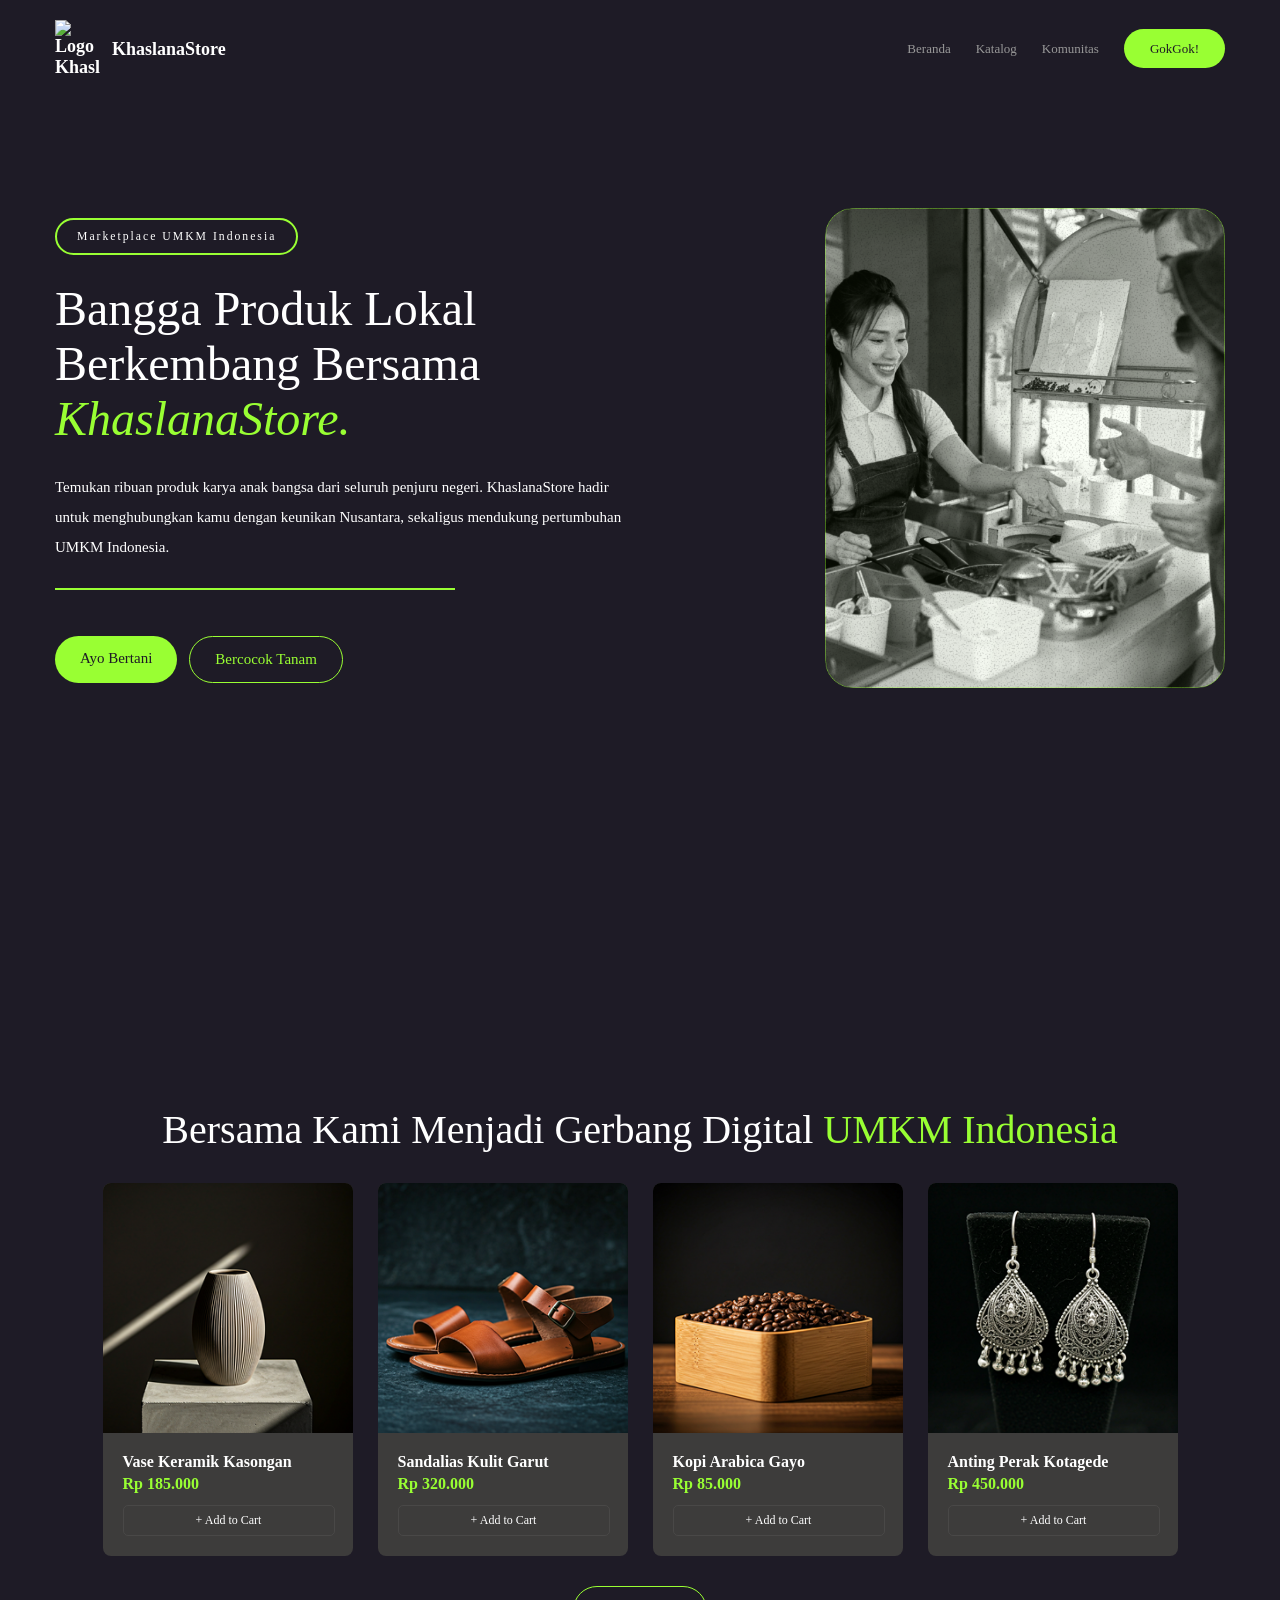
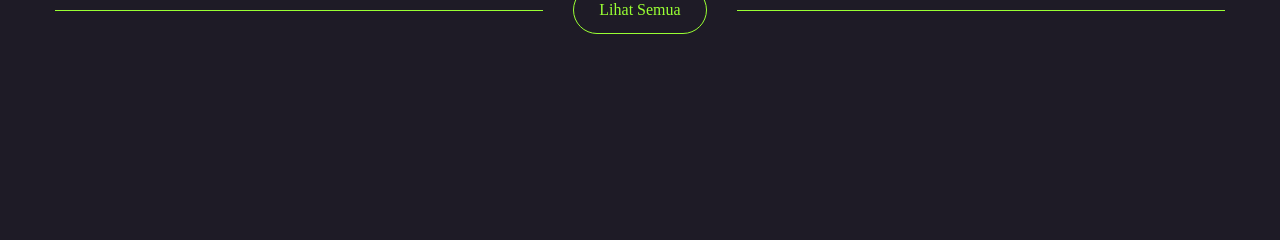
==== src/pages/index.html @ dc5f14e1 "feat: added user navbar and hero section" ====
<!DOCTYPE html>
<html lang="en">
<head>
    <meta charset="UTF-8">
    <meta name="viewport" content="width=device-width, initial-scale=1.0">
    <link rel="shortcut icon" href="./../../assets/khaslana-logo-green.png" type="image/x-icon">
    <link rel="stylesheet" href="/src/styles/index.css">
    <title>Khaslana</title>
</head>
<body>
    <nav class="navbar">
        <div class="navbar-left">
            <img src="/assets/khaslana-logo-green.png" alt="Logo Khaslana" class="navbar-logo">
                
            <div class="logo-name">KhaslanaStore</div>
        </div>

        <div class="navbar-right">
            <ul>
                <li><a href="/src/pages/index.html">Beranda</a></li>
                <li><a href="/src/pages/katalog/index.html">Katalog</a></li>
                <li><a href="/src/pages/komunitas/index.html">Komunitas</a></li>
                <li"><a href="#" class="btn-primary">GokGok!</a></li>
            </ul>
        </div>
    </nav>

    <section class="hero-section">
        <div class="hero-left">
            <div class="hero-tag">
                <h3>Marketplace UMKM Indonesia</h3>
            </div>   

            <h1>Bangga Produk Lokal Berkembang Bersama <i>KhaslanaStore.</i></h1>

            <p>Temukan ribuan produk karya anak bangsa dari seluruh penjuru negeri. KhaslanaStore hadir untuk menghubungkan kamu dengan keunikan Nusantara, sekaligus mendukung pertumbuhan UMKM Indonesia.</p>

            <div class="separator"></div>

            <div class="hero-btn">
                <a href="#" class="btn-primary">Ayo Bertani</a>
                <a href="#" class="btn-secondary">Bercocok Tanam</a>
            </div>
        </div>

        <div class="hero-right">
            <img src="/assets/hero-images.png" alt="Gambar Hero Section" class="hero-img">
        </div>
    </section>

    <section class="umkm-section">
        <h2>Bersama Kami Menjadi Gerbang Digital <span>UMKM Indonesia</span></h2>

        <div class="umkm-cards">
            <div class="umkm-card">
                <img src="/assets/vase-keramik.png" alt="Vase Keramik Kasongan">

                <div class="umkm-data">
                    <h4 class="umkm-name">Vase Keramik Kasongan</h4>

                    <h4 class="umkm-price">Rp 185.000</h4>

                    <div class="umkm-cart">
                        <p>+ Add to Cart</p>
                    </div>
                </div>
            </div>

            <div class="umkm-card">
                <img src="/assets/sendal-garut.png" alt="Vase Keramik Kasongan">

                <div class="umkm-data">
                    <h4 class="umkm-name">Sandalias Kulit Garut</h4>

                    <h4 class="umkm-price">Rp 320.000</h4>

                    <div class="umkm-cart">
                        <p>+ Add to Cart</p>
                    </div>
                </div>
            </div>

            <div class="umkm-card">
                <img src="/assets/kopi-gayo.png" alt="Vase Keramik Kasongan">

                <div class="umkm-data">
                    <h4 class="umkm-name">Kopi Arabica Gayo</h4>

                    <h4 class="umkm-price">Rp 85.000</h4>

                    <div class="umkm-cart">
                        <p>+ Add to Cart</p>
                    </div>
                </div>
            </div>

            <div class="umkm-card">
                <img src="/assets/anting-perak.png" alt="Vase Keramik Kasongan">

                <div class="umkm-data">
                    <h4 class="umkm-name">Anting Perak Kotagede</h4>

                    <h4 class="umkm-price">Rp 450.000</h4>

                    <div class="umkm-cart">
                        <p>+ Add to Cart</p>
                    </div>
                </div>
            </div>
        </div>

        <div class="umkm-outline">
            <div class="umkm-separator"></div>

            <a href="#" class="btn-secondary">Lihat Semua</a>

            <div class="umkm-separator"></div>
        </div>
    </section>
</body>
</html>
---- src/styles/index.css ----
@import url('https://fonts.googleapis.com/css2?family=Google+Sans:ital,opsz,wght@0,17..18,400..700;1,17..18,400..700&display=swap');

* {
    margin: 0;
    padding: 0;
}

body {
    background-color: #1E1B26;
    font-family: 'Google Sans';
}

.navbar {
    display: flex;
    position: fixed;
    justify-content: space-between;
    align-items: center;
    padding: 20px 55px;
    width: 100%;
    box-sizing: border-box;
}

.navbar-logo {
    width: 45px;
}

.navbar-left {
    display: flex;
    flex-direction: row;
    align-items: center;
    color: white;
    font-weight: bold;
    font-size: 18px;
    gap: 12px;
}

.navbar-right ul {
    display: flex;
    flex-direction: row;
    align-items: center;
    list-style: none;
    gap: 25px;
    font-size: 13px;
    font-weight: 500;
}

.navbar-right a {
    color: #989898;
    text-decoration: none;
}

.navbar-right .btn-primary {
    color: #1E1B26;
    background-color: #99FF33;
    padding: 12px 26px;
    border-radius: 100px;
}

.hero-section {
    display: flex;
    height: 100vh;
    justify-content: space-between;
    align-items: center;
    padding: 0 55px;
    gap: 30px;
}

.hero-section h1 {
    font-weight: 500;
    color: white;
    font-size: 48px;
    max-width: 600px;
}

.hero-section h1 i {
    color: #99FF33;
}

.hero-left {
    display: flex;
    flex-direction: column;
    gap: 26px;
    flex: 1;
}

.hero-left p {
    color: white;
    font-size: 15px;
    max-width: 570px;
    line-height: 30px;
}

.hero-left .separator {
    background-color: #99FF33;
    height: 2px;
    width: 400px;
}

.hero-tag h3 {
    font-weight: 300;
}

.hero-tag {
    color: white;
    font-weight: 200;
    font-size: 10px;
    border: 2px solid #99FF33;
    border-radius: 100px;
    padding: 10px 20px;
    width: fit-content;
    letter-spacing: 2px;
    transition: all;
    transition-duration: 200ms;
}

.hero-tag:hover {
    letter-spacing: 3px;
    transition: all;
    transition-duration: 200ms;
}

.hero-right .hero-img {
    width: 100%;
    max-width: 400px;
}

.hero-btn {
    display: flex;
    gap: 12px;
    margin-top: 20px;
}

.hero-btn a {
    padding: 14px 25px;
    font-size: 15px;
    font-weight: 500;
    border-radius: 100px;
    text-decoration: none;
}

.btn-primary {
    color: #1E1B26;
    background-color: #99FF33;
    border-radius: 100px;
    padding: 14px 25px;
    font-weight: 500;
}

.btn-secondary {
    color: #99FF33;
    border: 1px #99FF33 solid;
    text-decoration: none;
    border-radius: 100px;
    padding: 14px 25px;
    font-weight: 500;
}

.umkm-section {
    display: flex;
    flex-direction: column;
    align-items: center;
    justify-content: center;
    height: 100vh;
    padding: 20px 55px;
    gap: 30px;
}

.umkm-section h2 {
    font-weight: 500;
    font-size: 40px;
    text-align: center;
    color: white;
}

.umkm-section h2 span {
    color:#99FF33;
}

.umkm-cards {
    display: grid;
    grid-template-columns: repeat(4, 1fr);
    gap: 25px;
}

.umkm-card {
    display: flex;
    flex-direction: column;
    background-color: #3d3c3b;
    border-radius: 8px;
    width: 100%;
    max-width: 500px;
}

.umkm-card img {
    border-radius: 8px 8px 0 0;
    width: 250px;
}

.umkm-data {
    display: flex;
    flex-direction: column;
    gap: 4px;
    padding: 20px 20px;
}

.umkm-card .umkm-name {
    color: white;
}

.umkm-card .umkm-price {
    color: #99FF33;
}

.umkm-cart {
    color: white;
    display: flex;
    align-items: center;
    justify-items: center;
    text-align: center;
    border: 1.5px #494847 solid;
    padding: 7px 0;
    width: 100%;
    border-radius: 5px;
    margin-top: 8px;
}

.umkm-cart p {
    width: 100%;
    font-size: 12px;
}

.umkm-outline {
    display: flex;
    justify-content: space-between;
    align-items: center;
    width: 100%;
    gap: 30px;
}

.umkm-separator {
    height: 1px;
    width: 100%;
    background-color: #99FF33;
    flex: 1;
}

@media (min-width: 1533px) {
    .navbar {
        padding: 25px 60px;
    }

    .navbar-logo {
        width: 60px;
    }

    .navbar-left {
        font-size: 24px;
    }

    .navbar-right ul {
        font-size: 18px;
    }

    .navbar-right a {
        color: #989898;
        text-decoration: none;
    }

    .navbar-right .btn-primary {
        padding: 16px 26px;
    }

    .hero-section {
        padding: 0 65px;
    }

    .hero-section h1 {
        font-size: 70px;
        max-width: 750px;
    }

    .hero-left p {
        font-size: 20px;
        max-width: 700px;
    }

    .hero-tag {
        font-size: 13px;
        padding: 15px 25px;
    }

    .hero-right .hero-img {
        max-width: 550px;
    }

    .hero-btn {
        display: flex;
        gap: 12px;
        margin-top: 20px;
    }

    .hero-btn a {
        padding: 18px 35px;
        font-size: 19px;
        font-weight: 500;
        border-radius: 100px;
        text-decoration: none;
    }

    .umkm-section {
        display: flex;
        flex-direction: column;
        align-items: center;
        justify-content: center;
        height: 100vh;
        padding: 20px 55px;
        gap: 30px;
    }

    .umkm-section h2 {
        font-weight: 500;
        font-size: 40px;
        text-align: center;
        color: white;
    }

    .umkm-section h2 span {
        color:#99FF33;
    }

    .umkm-cards {
        display: grid;
        grid-template-columns: repeat(4, 1fr);
        gap: 25px;
    }

    .umkm-card {
        display: flex;
        flex-direction: column;
        background-color: #3d3c3b;
        border-radius: 8px;
        width: 100%;
        max-width: 500px;
    }

    .umkm-card img {
        border-radius: 8px 8px 0 0;
        width: 250px;
    }

    .umkm-data {
        display: flex;
        flex-direction: column;
        gap: 4px;
        padding: 20px 20px;
    }

    .umkm-card .umkm-name {
        color: white;
    }

    .umkm-card .umkm-price {
        color: #99FF33;
    }

    .umkm-cart {
        color: white;
        display: flex;
        align-items: center;
        justify-items: center;
        text-align: center;
        border: 1.5px #494847 solid;
        padding: 7px 0;
        width: 100%;
        border-radius: 5px;
        margin-top: 8px;
    }

    .umkm-cart p {
        width: 100%;
        font-size: 12px;
    }

    .umkm-outline {
        display: flex;
        justify-content: space-between;
        align-items: center;
        width: 100%;
        gap: 30px;
    }

    .umkm-separator {
        height: 1px;
        width: 100%;
        background-color: #99FF33;
        flex: 1;
    }
}

@media (max-width: 1080px) {
    .umkm-section {
        height: 130vh;
    }

    .umkm-cards {
        display: grid;
        grid-template-columns: repeat(2, 1fr);
        gap: 25px;
    }
}

@media (max-width: 768px) {
    .hero-section {
        flex-direction: column;
        justify-content: start;
        height: 120vh;
        padding: 100px 55px;
        gap: 50px;
    }

    .hero-left {
        display: flex;
        flex-direction: column;
        gap: 26px;
        flex: 0;
    }

    .umkm-section {
        height: 150vh;
    }

    .hero-right {
        width: 100%;
    }

    .hero-right .hero-img {
        width: 100%;
    }
}

@media (max-width: 500px) {
    .umkm-section {
        height: 250vh;
    }

    .umkm-cards {
        display: grid;
        grid-template-columns: repeat(1, 1fr);
        gap: 25px;
    }
}
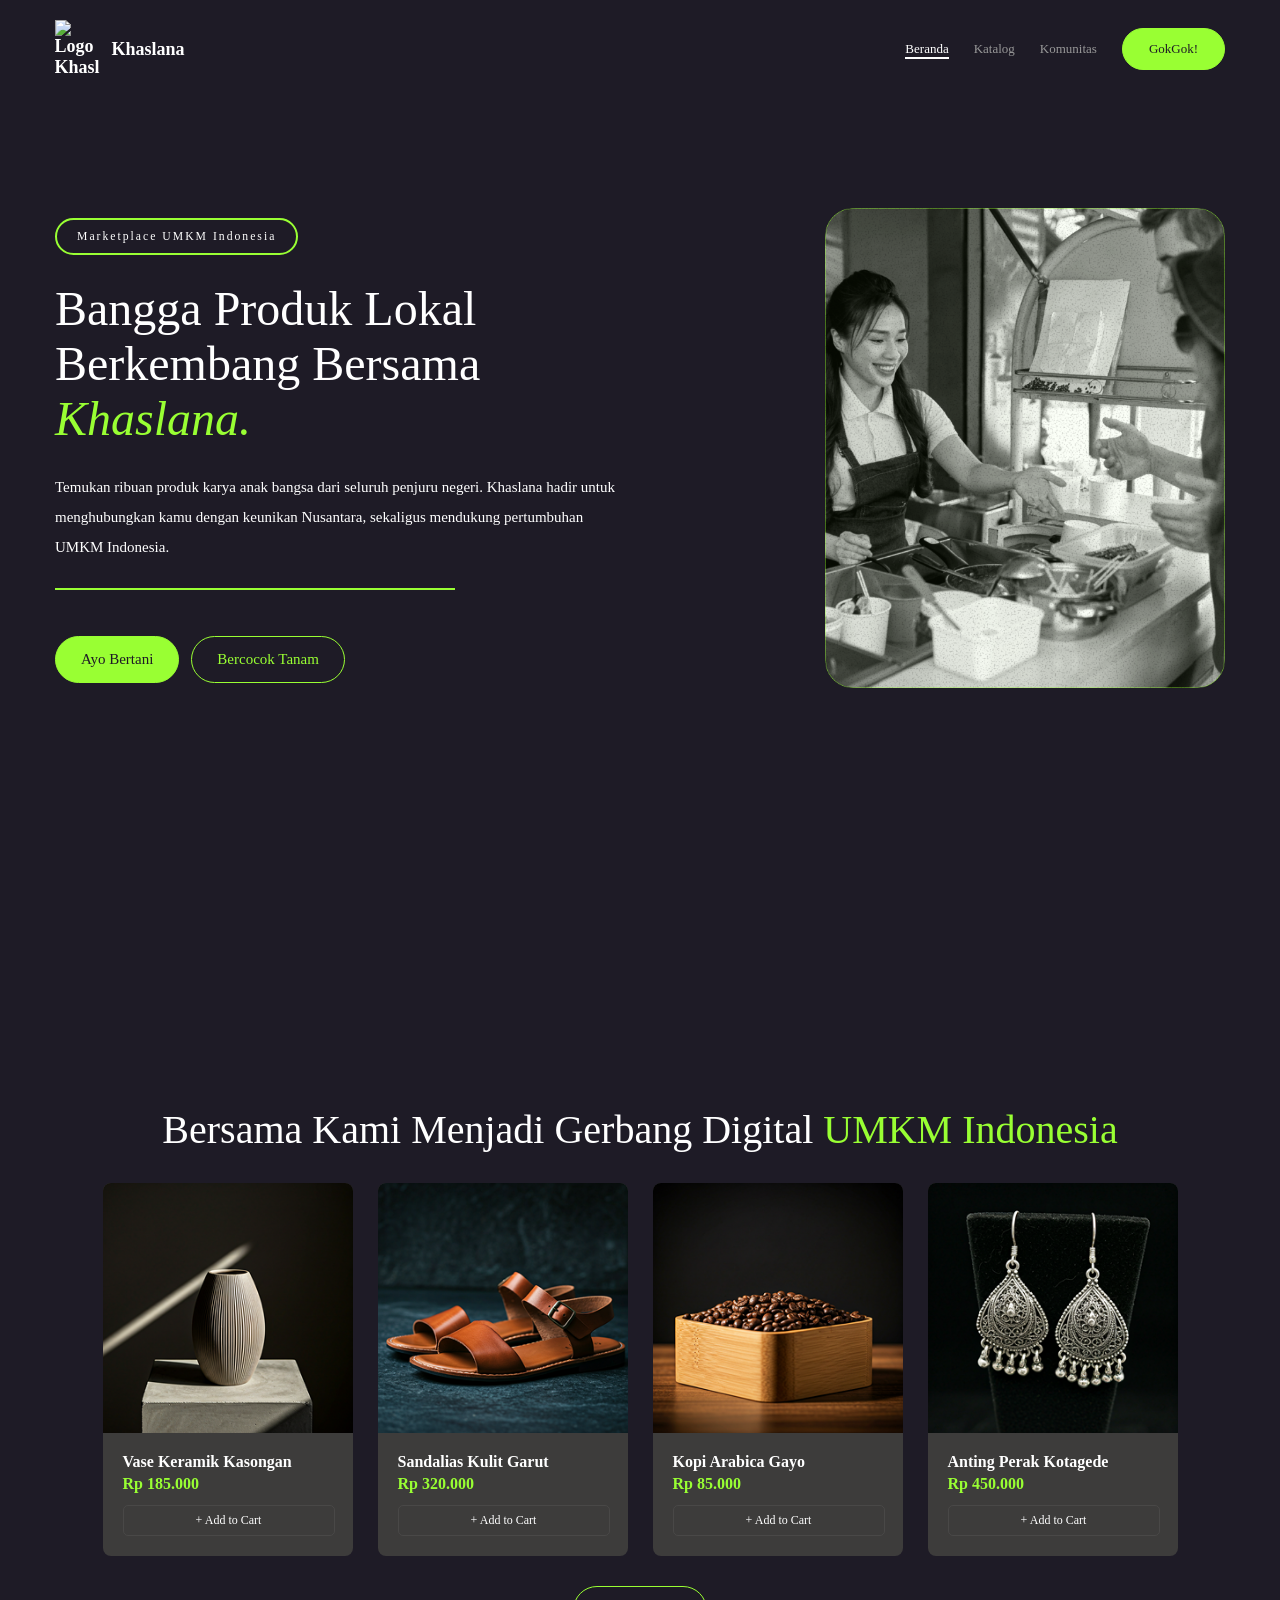
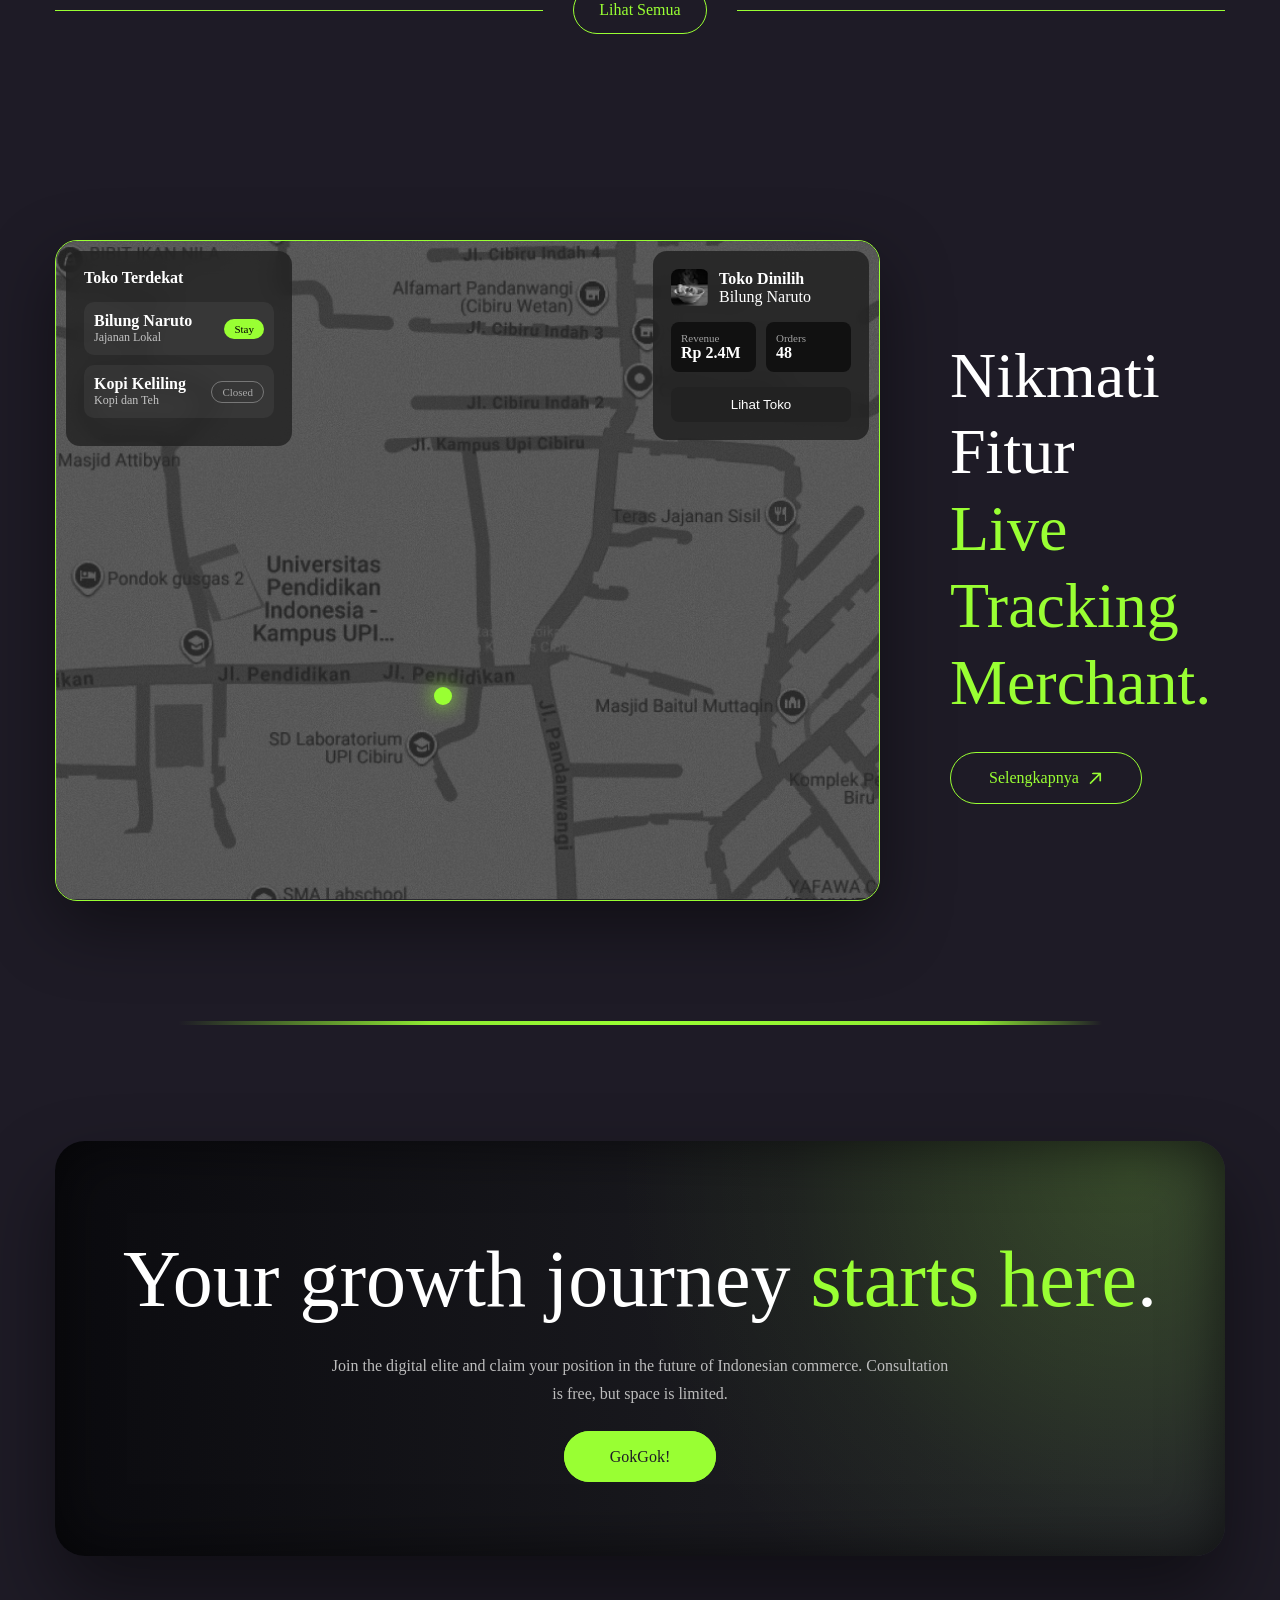
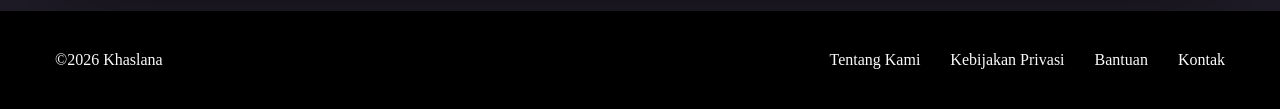
==== commit 56d43a2e: "feat: add tracking section" ====
--- a/src/pages/index.html
+++ b/src/pages/index.html
@@ -4,104 +4,123 @@
     <meta charset="UTF-8">
     <meta name="viewport" content="width=device-width, initial-scale=1.0">
     <link rel="shortcut icon" href="./../../assets/khaslana-logo-green.png" type="image/x-icon">
-    <link rel="stylesheet" href="/src/styles/index.css">
+    <link rel="stylesheet" href="./../styles/index.css">
     <title>Khaslana</title>
 </head>
 <body>
+    <!-- navbar start -->
     <nav class="navbar">
         <div class="navbar-left">
-            <img src="/assets/khaslana-logo-green.png" alt="Logo Khaslana" class="navbar-logo">
-                
-            <div class="logo-name">KhaslanaStore</div>
-        </div>
-
+            <img
+                src="./../../assets/khaslana-logo-green.png"
+                alt="Logo Khaslana"
+                class="navbar-logo"
+            />    
+            <div class="logo-name">Khaslana</div>
+        </div>
+        <div class="navbar-toggle">
+            <img src="./../../assets/hamburger.png" alt="menu">
+        </div>
         <div class="navbar-right">
             <ul>
-                <li><a href="/src/pages/index.html">Beranda</a></li>
-                <li><a href="/src/pages/katalog/index.html">Katalog</a></li>
-                <li><a href="/src/pages/komunitas/index.html">Komunitas</a></li>
-                <li"><a href="#" class="btn-primary">GokGok!</a></li>
+                <li><a href="./index.html" class="navbar-active">Beranda</a></li>
+                <li><a href="./katalog/index.html">Katalog</a></li>
+                <li><a href="./komunitas/index.html">Komunitas</a></li>
+                <a href="#" class="btn-primary">
+                    GokGok!
+                </a>
             </ul>
         </div>
     </nav>
-
+    <!-- navbar end -->
+
+    <!-- hero start -->
     <section class="hero-section">
         <div class="hero-left">
             <div class="hero-tag">
                 <h3>Marketplace UMKM Indonesia</h3>
             </div>   
-
-            <h1>Bangga Produk Lokal Berkembang Bersama <i>KhaslanaStore.</i></h1>
-
-            <p>Temukan ribuan produk karya anak bangsa dari seluruh penjuru negeri. KhaslanaStore hadir untuk menghubungkan kamu dengan keunikan Nusantara, sekaligus mendukung pertumbuhan UMKM Indonesia.</p>
-
+            <h1>
+                Bangga Produk Lokal Berkembang Bersama <i>Khaslana.</i>
+            </h1>
+            <p>
+                Temukan ribuan produk karya anak bangsa dari seluruh penjuru negeri. Khaslana hadir untuk menghubungkan kamu dengan keunikan Nusantara, sekaligus mendukung pertumbuhan UMKM Indonesia.
+            </p>
             <div class="separator"></div>
-
             <div class="hero-btn">
                 <a href="#" class="btn-primary">Ayo Bertani</a>
                 <a href="#" class="btn-secondary">Bercocok Tanam</a>
             </div>
         </div>
-
         <div class="hero-right">
-            <img src="/assets/hero-images.png" alt="Gambar Hero Section" class="hero-img">
-        </div>
-    </section>
-
+            <img
+                src="./../../assets/hero-images.png"
+                alt="Gambar Hero Section"
+                class="hero-img"
+            />
+        </div>
+    </section>
+    <!-- hero end -->
+
+    <!-- umkm start -->
     <section class="umkm-section">
         <h2>Bersama Kami Menjadi Gerbang Digital <span>UMKM Indonesia</span></h2>
 
         <div class="umkm-cards">
             <div class="umkm-card">
-                <img src="/assets/vase-keramik.png" alt="Vase Keramik Kasongan">
-
-                <div class="umkm-data">
-                    <h4 class="umkm-name">Vase Keramik Kasongan</h4>
-
-                    <h4 class="umkm-price">Rp 185.000</h4>
-
-                    <div class="umkm-cart">
-                        <p>+ Add to Cart</p>
-                    </div>
-                </div>
-            </div>
-
-            <div class="umkm-card">
-                <img src="/assets/sendal-garut.png" alt="Vase Keramik Kasongan">
-
-                <div class="umkm-data">
-                    <h4 class="umkm-name">Sandalias Kulit Garut</h4>
-
-                    <h4 class="umkm-price">Rp 320.000</h4>
-
-                    <div class="umkm-cart">
-                        <p>+ Add to Cart</p>
-                    </div>
-                </div>
-            </div>
-
-            <div class="umkm-card">
-                <img src="/assets/kopi-gayo.png" alt="Vase Keramik Kasongan">
-
-                <div class="umkm-data">
-                    <h4 class="umkm-name">Kopi Arabica Gayo</h4>
-
-                    <h4 class="umkm-price">Rp 85.000</h4>
-
-                    <div class="umkm-cart">
-                        <p>+ Add to Cart</p>
-                    </div>
-                </div>
-            </div>
-
-            <div class="umkm-card">
-                <img src="/assets/anting-perak.png" alt="Vase Keramik Kasongan">
-
-                <div class="umkm-data">
-                    <h4 class="umkm-name">Anting Perak Kotagede</h4>
-
-                    <h4 class="umkm-price">Rp 450.000</h4>
-
+                <img src="./../../assets/vase-keramik.png" alt="Vase Keramik Kasongan">
+                <div class="umkm-data">
+                    <h4 class="umkm-name">
+                        Vase Keramik Kasongan
+                    </h4>
+                    <h4 class="umkm-price">
+                        Rp 185.000
+                    </h4>
+                    <div class="umkm-cart">
+                        <p>+ Add to Cart</p>
+                    </div>
+                </div>
+            </div>
+
+            <div class="umkm-card">
+                <img src="./../../assets/sendal-garut.png" alt="Vase Keramik Kasongan">
+                <div class="umkm-data">
+                    <h4 class="umkm-name">
+                        Sandalias Kulit Garut
+                    </h4>
+                    <h4 class="umkm-price">
+                        Rp 320.000
+                    </h4>
+                    <div class="umkm-cart">
+                        <p>+ Add to Cart</p>
+                    </div>
+                </div>
+            </div>
+
+            <div class="umkm-card">
+                <img src="./../../assets/kopi-gayo.png" alt="Vase Keramik Kasongan">
+                <div class="umkm-data">
+                    <h4 class="umkm-name">
+                        Kopi Arabica Gayo
+                    </h4>
+                    <h4 class="umkm-price">
+                        Rp 85.000
+                    </h4>
+                    <div class="umkm-cart">
+                        <p>+ Add to Cart</p>
+                    </div>
+                </div>
+            </div>
+
+            <div class="umkm-card">
+                <img src="./../../assets/anting-perak.png" alt="Vase Keramik Kasongan">
+                <div class="umkm-data">
+                    <h4 class="umkm-name">
+                        Anting Perak Kotagede
+                    </h4>
+                    <h4 class="umkm-price">
+                        Rp 450.000
+                    </h4>
                     <div class="umkm-cart">
                         <p>+ Add to Cart</p>
                     </div>
@@ -111,11 +130,115 @@
 
         <div class="umkm-outline">
             <div class="umkm-separator"></div>
-
-            <a href="#" class="btn-secondary">Lihat Semua</a>
-
+            <a href="#" class="btn-secondary">
+                Lihat Semua
+            </a>
             <div class="umkm-separator"></div>
         </div>
     </section>
+    <!-- umkm end -->
+
+    <!-- tracking start -->
+     <section class="tracking-section">
+        <div class="tracking-container">
+            <div class="tracking-left">
+                <div class="tracking-map">
+                    <img src="./../../assets/map.png" alt="Live Tracking Merchant">
+
+                    <div class="map-panel-left">
+                        <h4>Toko Terdekat</h4>
+                        <div class="store-item">
+                            <div>
+                                <strong>Bilung Naruto</strong>
+                                <p>Jajanan Lokal</p>
+                            </div>
+                            <span class="status open">Stay</span>
+                        </div>
+                        <div class="store-item">
+                            <div>
+                                <strong>Kopi Keliling</strong>
+                                <p>Kopi dan Teh</p>
+                            </div>
+                            <span class="status closed">Closed</span>
+                        </div>
+                    </div>
+                    <div class="map-panel-right">
+                        <div class="merchant-header">
+                            <img src="./../../assets/bilung-naruto.png" alt="bilung naruto">
+                            <div>
+                                <strong>Toko Dinilih</strong>
+                                <p>Bilung Naruto</p>
+                            </div>
+                        </div>
+                        <div class="merchant-stats">
+                            <div>
+                                <span>Revenue</span>
+                                <strong>Rp 2.4M</strong>
+                            </div>
+                            <div>
+                                <span>Orders</span>
+                                <strong>48</strong>
+                            </div>
+                        </div>
+                        <button>Lihat Toko</button>
+                    </div>
+                    <div class="map-marker"></div>
+                </div>
+            </div>
+            <div class="tracking-right">
+                <h2>
+                    Nikmati<br>
+                    Fitur<br>
+                    <span>Live Tracking Merchant.</span>
+                </h2>
+                <a href="#" class="btn-secondary tracking-btn">
+                    Selengkapnya
+                    <img src="./../../assets/arrow-kanan-atas.png" alt="arrow">
+                </a>
+            </div>
+        </div>
+    </section>
+    <!-- tracking end -->
+
+    <!-- cta start -->
+     <section class="cta-section">
+        <div class="cta-card">
+            <h2>
+                Your growth journey <span>starts here</span>.
+            </h2>
+            <p>
+                Join the digital elite and claim your position in the future of
+                Indonesian commerce. Consultation is free, but space is limited.
+            </p>
+            <a href="#" class="btn-primary cta-btn">GokGok!</a>
+        </div>
+    </section>
+    <!-- cta end -->
+
+    <!-- footer start -->
+    <footer class="footer">
+        <div class="footer-left">
+            <p>&copy;2026 Khaslana</p>
+        </div>
+        <div class="footer-right">
+            <ul>
+                <a href="#">
+                    <li>Tentang Kami</li>
+                </a>
+                <a href="#">
+                    <li>Kebijakan Privasi</li>
+                </a>
+                <a href="#">
+                    <li>Bantuan</li>
+                </a>
+                <a href="#">
+                    <li>Kontak</li>
+                </a>
+            </ul>
+        </div>
+    </footer>
+    <!-- footer end -->
+
+    <script src="./../scripts/index.js" defer></script>
 </body>
 </html>
--- a/src/styles/index.css
+++ b/src/styles/index.css
@@ -10,6 +10,7 @@
     font-family: 'Google Sans';
 }
 
+/* navbar start */
 .navbar {
     display: flex;
     position: fixed;
@@ -17,7 +18,32 @@
     align-items: center;
     padding: 20px 55px;
     width: 100%;
+    left: 50%;
+    top: 0;
     box-sizing: border-box;
+    background: transparent;
+    border-radius: 999px;
+    z-index: 999;
+
+    transform: translateX(-50%) translateY(0) scale(1);
+    transition:
+        transform 500ms cubic-bezier(.22,1,.36,1),
+        padding 450ms ease,
+        background 450ms ease,
+        box-shadow 450ms ease,
+        backdrop-filter 450ms ease;
+}
+
+.navbar.navbar-scrolled {
+    padding: 12px 35px;
+
+    transform: translateX(-50%) translateY(15px) scale(0.92);
+    background: rgba(30, 27, 38, 0.75);
+    backdrop-filter: blur(14px);
+    -webkit-backdrop-filter: blur(14px);
+
+    border: 1px solid rgba(255,255,255,0.08);
+    box-shadow: 0 10px 30px rgba(0,0,0,0.25);
 }
 
 .navbar-logo {
@@ -44,9 +70,40 @@
     font-weight: 500;
 }
 
-.navbar-right a {
+.navbar-right li a {
+    position: relative;
     color: #989898;
     text-decoration: none;
+    transition: color 200ms ease;
+}
+
+.navbar-right li a::after {
+    content: "";
+    position: absolute;
+    left: 0;
+    bottom: -3px;
+    width: 100%;
+    height: 2px;
+    background-color: white;
+    transform: scaleX(0);
+    transform-origin: left;
+    transition: transform 250ms cubic-bezier(.4,0,.2,1);
+}
+
+.navbar-right li a:hover {
+    color: white;
+}
+
+.navbar-right li a:hover::after {
+    transform: scaleX(1);
+}
+
+.navbar-right li a.navbar-active {
+    color: white;
+}
+
+.navbar-right li a.navbar-active::after {
+    transform: scaleX(1);
 }
 
 .navbar-right .btn-primary {
@@ -56,6 +113,18 @@
     border-radius: 100px;
 }
 
+.navbar-toggle {
+    display: none;
+    cursor: pointer;
+    z-index: 1001;
+}
+
+.navbar-toggle img {
+    width: 28px;
+}
+/* navbar end */
+
+/* hero start */
 .hero-section {
     display: flex;
     height: 100vh;
@@ -137,13 +206,26 @@
     border-radius: 100px;
     text-decoration: none;
 }
-
+/* hero end */
+
+/* btn style start */
 .btn-primary {
     color: #1E1B26;
     background-color: #99FF33;
+    border: 1px #99FF33 solid;
     border-radius: 100px;
     padding: 14px 25px;
     font-weight: 500;
+    text-decoration: none;
+    transition: all;
+    transition-duration: 300ms;
+}
+
+.btn-primary:hover {
+    color: #99FF33;
+    background-color: transparent;
+    transition: all;
+    transition-duration: 200ms;
 }
 
 .btn-secondary {
@@ -153,8 +235,19 @@
     border-radius: 100px;
     padding: 14px 25px;
     font-weight: 500;
-}
-
+    transition: all;
+    transition-duration: 300ms;
+}
+
+.btn-secondary:hover {
+    color: #1E1B26;
+    background-color: #99FF33;
+    transition: all;
+    transition-duration: 200ms;
+}
+/* btn style end */
+
+/* umkm start */
 .umkm-section {
     display: flex;
     flex-direction: column;
@@ -243,7 +336,314 @@
     background-color: #99FF33;
     flex: 1;
 }
-
+/* umkm end */
+
+/* tracking start */
+.tracking-section {
+    padding: 0px 55px 120px;
+    display: flex;
+    justify-content: center;
+    align-items: center;
+}
+
+.tracking-container {
+    max-width: 1200px;
+    width: 100%;
+    display: flex;
+    align-items: center;
+    gap: 70px;
+}
+
+.tracking-left {
+    flex: 3;
+}
+
+.tracking-map {
+    position: relative;
+    border-radius: 22px;
+    overflow: hidden;
+    border: 1px solid #99FF33;
+    box-shadow: 0 25px 70px rgba(0,0,0,0.45);
+}
+
+.tracking-map img {
+    width: 100%;
+    height: 100%;
+    object-fit: cover;
+    display: block;
+    filter: grayscale(100%) brightness(0.8);
+}
+
+.map-panel-left {
+    position: absolute;
+    top: 10px;
+    left: 10px;
+    width: 190px;
+    padding: 18px;
+    border-radius: 14px;
+    background: rgba(30,30,30,0.75);
+    backdrop-filter: blur(10px);
+    color: white;
+}
+
+.map-panel-left h4 {
+    margin-bottom: 15px;
+    font-size: 16px;
+}
+
+.store-item {
+    display: flex;
+    justify-content: space-between;
+    align-items: center;
+    padding: 10px;
+    border-radius: 10px;
+    margin-bottom: 10px;
+    background: rgba(255,255,255,0.05);
+}
+
+.store-item p {
+    font-size: 12px;
+    opacity: 0.7;
+}
+
+.status {
+    font-size: 11px;
+    padding: 4px 10px;
+    border-radius: 999px;
+}
+
+.status.open {
+    background: #99FF33;
+    color: black;
+}
+
+.status.closed {
+    border: 1px solid #777;
+    color: #aaa;
+}
+
+.map-panel-right {
+    position: absolute;
+    top: 10px;
+    right: 10px;
+    width: 180px;
+    padding: 18px;
+    border-radius: 14px;
+    background: rgba(30,30,30,0.8);
+    backdrop-filter: blur(12px);
+    color: white;
+}
+
+.merchant-header {
+    display: flex;
+    gap: 10px;
+    align-items: center;
+    margin-bottom: 15px;
+}
+
+.merchant-header img {
+    width: 38px;
+    height: 38px;
+    border-radius: 8px;
+}
+
+.merchant-stats {
+    display: flex;
+    gap: 10px;
+    margin-bottom: 15px;
+}
+
+.merchant-stats div {
+    flex: 1;
+    background: #111;
+    padding: 10px;
+    border-radius: 8px;
+}
+
+.merchant-stats span {
+    font-size: 11px;
+    opacity: .6;
+    display: block;
+}
+
+.map-panel-right button {
+    width: 100%;
+    padding: 10px;
+    border-radius: 8px;
+    border: none;
+    background: #222;
+    color: white;
+    cursor: pointer;
+}
+
+.map-marker {
+    position: absolute;
+    bottom: 31%;
+    left: 47%;
+    transform: translate(-50%, 50%);
+    width: 18px;
+    height: 18px;
+    background: #99FF33;
+    border-radius: 50%;
+    box-shadow: 0 0 20px #99FF33;
+}
+
+.tracking-right {
+    flex: 1;
+    display: flex;
+    flex-direction: column;
+    gap: 30px;
+}
+
+.tracking-right h2 {
+    color: white;
+    font-size: 64px;
+    font-weight: 500;
+    line-height: 1.2;
+}
+
+.tracking-right h2 span {
+    color: #99FF33;
+}
+
+.tracking-btn {
+    display: flex;
+    align-items: center;
+    justify-content: center;
+    gap: 8px;
+    width: fit-content;
+    padding: 16px 38px;
+    font-size: 16px;
+}
+
+.tracking-btn img {
+    width: 16px;
+}
+
+.tracking-btn img:hover {
+    content: url("./../../assets/arrow-kanan-atas-hover.png");
+}
+/* tracking end */
+
+/* cta start */
+.cta-section {
+    position: relative;
+    padding: 120px 55px 55px;
+    display: flex;
+    justify-content: center;
+    align-items: center;
+}
+
+.cta-section::before {
+    content: "";
+    position: absolute;
+    top: 0;
+    left: 50%;
+    transform: translateX(-50%);
+    width: 82%;
+    height: 4px;
+    border-radius: 999px;
+
+    background: linear-gradient(
+        90deg,
+        transparent 0%,
+        transparent 6%,
+        rgba(153,255,51,0.9) 30%,
+        #99FF33 50%,
+        rgba(153,255,51,0.9) 82%,
+        transparent 94%,
+        transparent 100%
+    );
+    filter: none;
+    opacity: 1;
+    pointer-events: none;
+}
+
+.cta-card {
+    position: relative;
+    width: 100%;
+    max-width: 1100px;
+    padding: 90px 60px;
+    text-align: center;
+    border-radius: 30px;
+    overflow: hidden;
+
+    background:
+        radial-gradient(
+            circle at 92% 8%,
+            rgba(153,255,51,0.18) 0%,
+            rgba(153,255,51,0.10) 18%,
+            rgba(153,255,51,0.04) 30%,
+            transparent 45%
+        ),
+        linear-gradient(
+            90deg,
+            #0b0b0f 0%,
+            #1a1a1f 60%,
+            #23232b 100%
+        );
+    box-shadow:
+        0 40px 80px rgba(0,0,0,0.45),
+        inset 0 0 60px rgba(0,0,0,0.6);
+}
+
+.cta-card h2 {
+    color: white;
+    font-size: 80px;
+    font-weight: 500;
+    line-height: 1.2;
+    margin-bottom: 25px;
+}
+
+.cta-card h2 span {
+    color: #99FF33;
+}
+
+.cta-card p {
+    color: #bdbdbd;
+    font-size: 16px;
+    max-width: 620px;
+    margin: 0 auto 40px auto;
+    line-height: 28px;
+}
+
+.cta-btn {
+    font-size: 16px;
+    padding: 16px 45px;
+}
+/* cta end */
+
+/* footer start */
+.footer {
+    background-color: #000;
+    color: white;
+    display: flex;
+    justify-content: space-between;
+    align-items: center;
+    padding: 40px 55px;
+}
+
+.footer-right ul {
+    display: flex;
+    list-style: none;
+    gap: 30px;
+}
+
+.footer a {
+    text-decoration: none;
+    color: white;
+    transition: all;
+    transition-duration: 200ms;
+}
+
+footer a:hover {
+    color: #99FF33;
+    transition: all;
+    transition-duration: 200ms;
+}
+/* footer end */
+
+/* responsive needs */
 @media (min-width: 1533px) {
     .navbar {
         padding: 25px 60px;
@@ -398,6 +798,14 @@
 }
 
 @media (max-width: 1080px) {
+    .navbar-left {
+        font-size: 24px;
+    }
+
+    .navbar-right ul {
+        font-size: 18px;
+    }
+
     .umkm-section {
         height: 130vh;
     }
@@ -407,9 +815,95 @@
         grid-template-columns: repeat(2, 1fr);
         gap: 25px;
     }
+
+    .tracking-container {
+        flex-direction: column;
+        gap: 40px;
+    }
+
+    .tracking-left,
+    .tracking-right {
+        flex: unset;
+        width: 100%;
+    }
+
+    .tracking-map {
+        height: 420px;
+    }
+
+    .map-panel-left,
+    .map-panel-right {
+        width: 160px;
+        padding: 14px;
+    }
+}
+
+@media (max-width: 900px) {
+    .navbar-toggle {
+        display: block;
+    }
+
+    .navbar-right {
+        position: absolute;
+        top: 100%;
+        left: 50%;
+        transform: translateX(-50%) translateY(-10px);
+        width: calc(100% - 40px);
+
+        background: rgba(30,27,38,0.95);
+        backdrop-filter: blur(14px);
+        -webkit-backdrop-filter: blur(14px);
+
+        border-radius: 20px;
+        border: 1px solid rgba(255,255,255,0.08);
+
+        opacity: 0;
+        pointer-events: none;
+
+        transition: all 300ms cubic-bezier(.22,1,.36,1);
+    }
+
+    .navbar-left {
+        font-size: 18px;
+    }
+
+    .navbar-right ul {
+        flex-direction: column;
+        padding: 25px;
+        gap: 20px;
+        font-size: 13px;
+    }
+
+    .navbar.menu-open .navbar-right {
+        opacity: 1;
+        pointer-events: auto;
+        transform: translateX(-50%) translateY(15px);
+    }
+
+    .tracking-container {
+        flex-direction: column;
+        text-align: center;
+        gap: 50px;
+    }
+
+    .tracking-right {
+        align-items: center;
+    }
+
+    .tracking-right h2 {
+        font-size: 42px;
+    }
 }
 
 @media (max-width: 768px) {
+    .navbar-left {
+        font-size: 18px;
+    }
+
+    .navbar-right ul {
+        font-size: 13px;
+    }
+
     .hero-section {
         flex-direction: column;
         justify-content: start;
@@ -436,9 +930,30 @@
     .hero-right .hero-img {
         width: 100%;
     }
+
+    .cta-card {
+        padding: 70px 30px;
+    }
+
+    .cta-card h2 {
+        font-size: 38px;
+    }
+
+    .footer {
+        flex-direction: column;
+        gap: 30px;
+    }
 }
 
 @media (max-width: 500px) {
+    .navbar-left {
+        font-size: 18px;
+    }
+
+    .navbar-right ul {
+        font-size: 13px;
+    }
+    
     .umkm-section {
         height: 250vh;
     }
@@ -448,4 +963,17 @@
         grid-template-columns: repeat(1, 1fr);
         gap: 25px;
     }
+
+    .tracking-section {
+        padding: 80px 30px;
+    }
+
+    .tracking-right h2 {
+        font-size: 34px;
+    }
+
+    .footer {
+        flex-direction: column;
+        gap: 30px;
+    }
 }
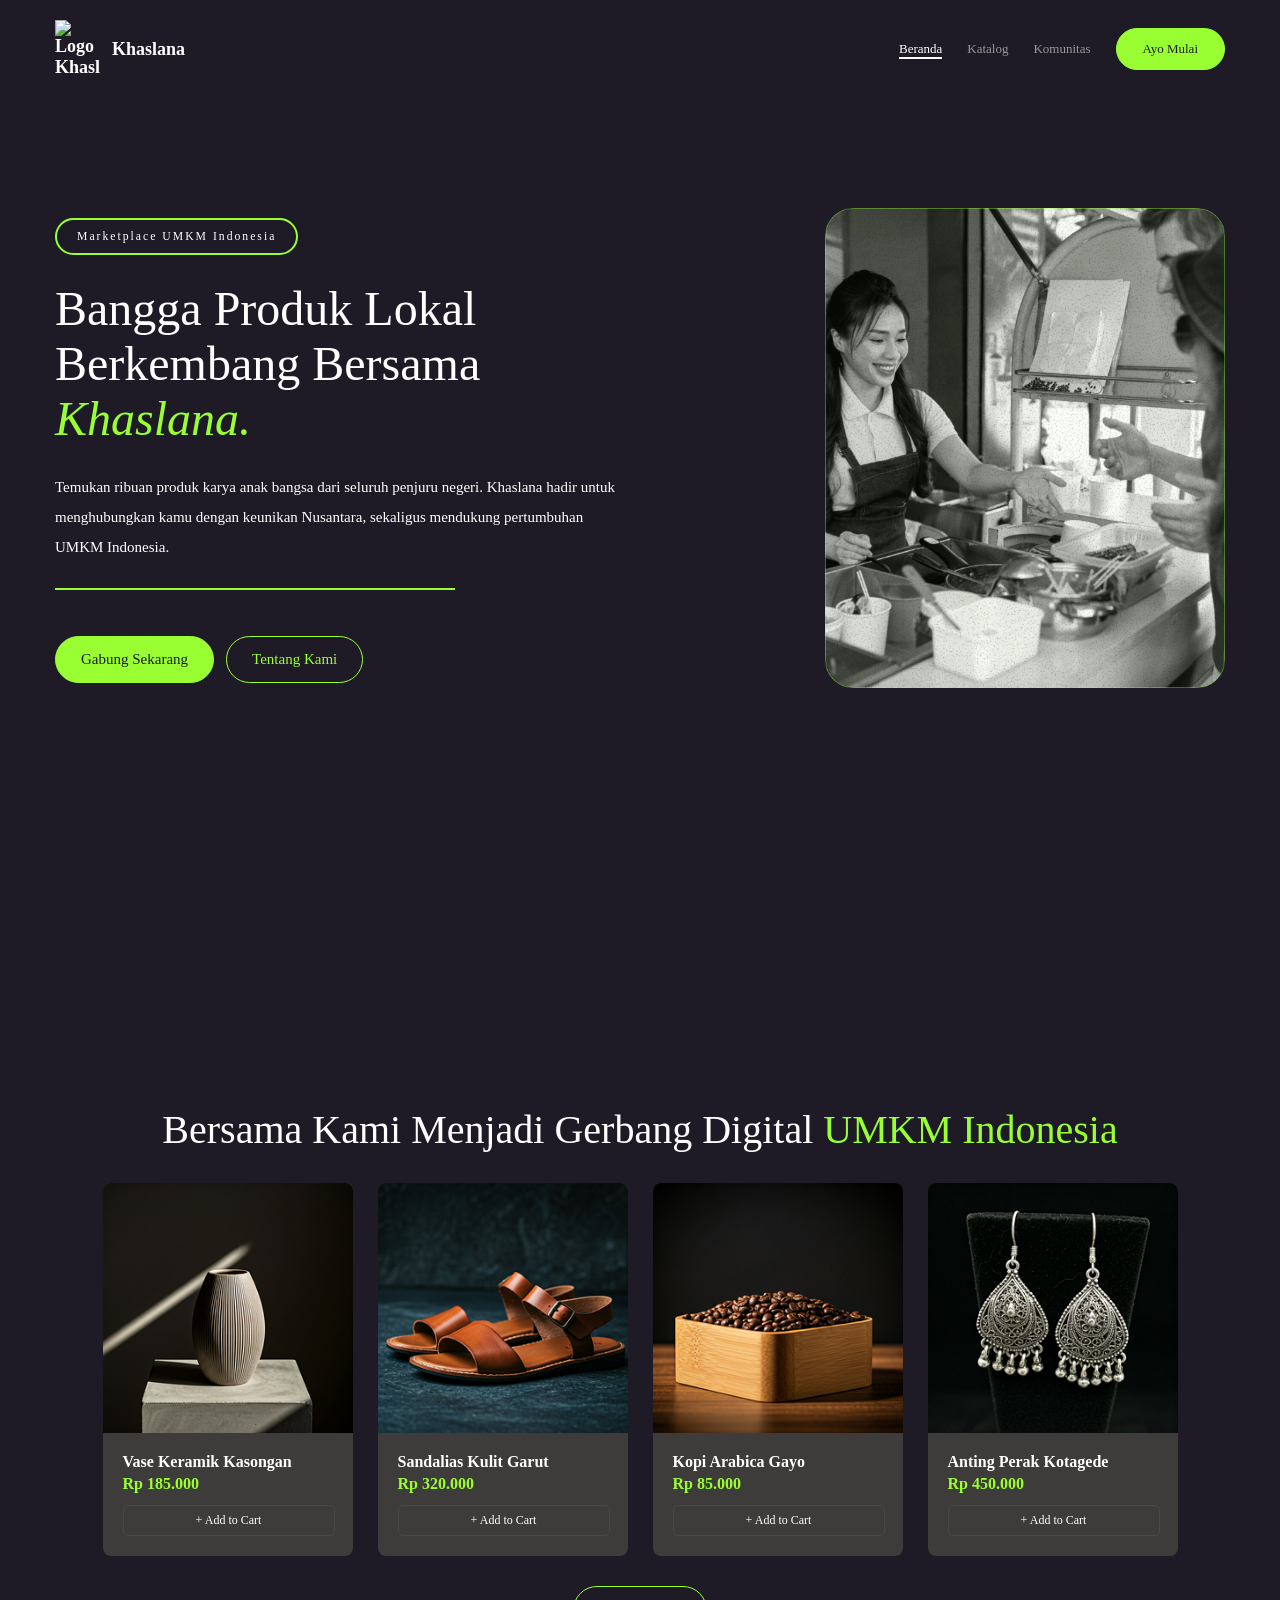
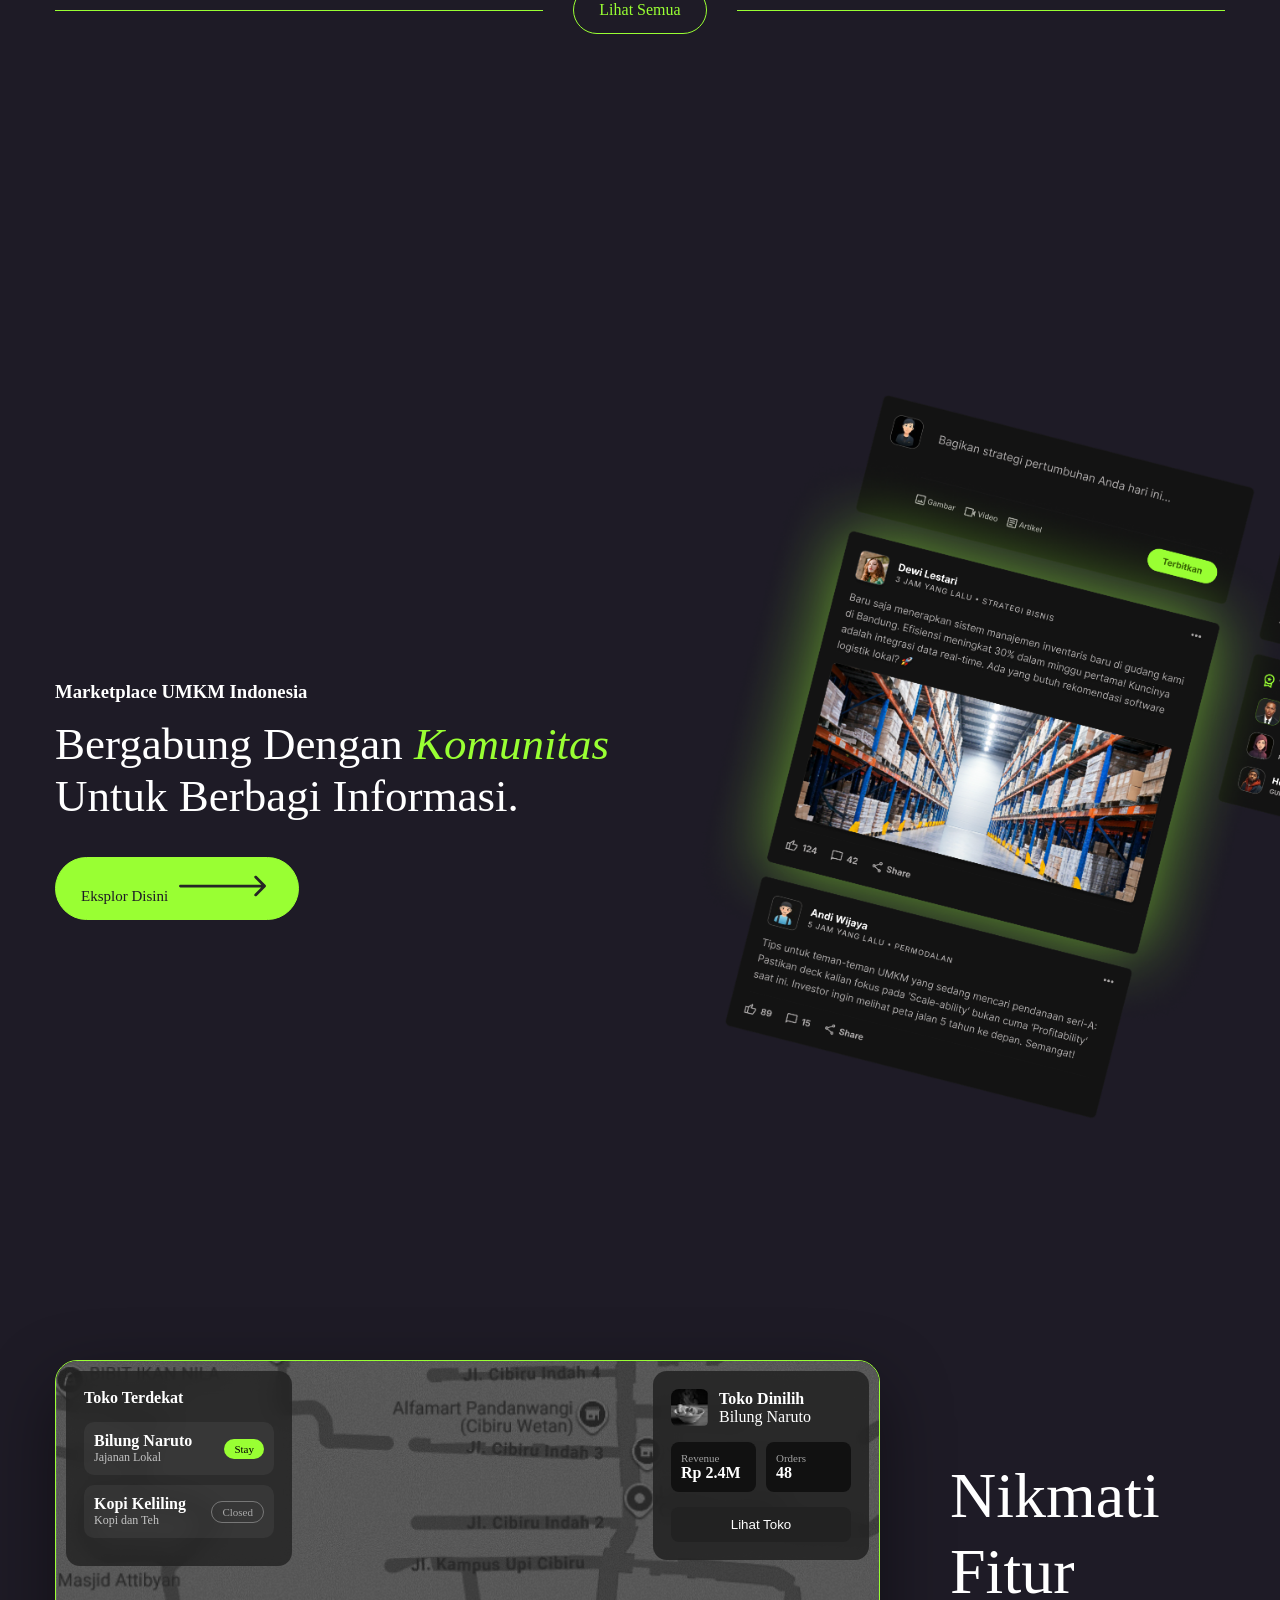
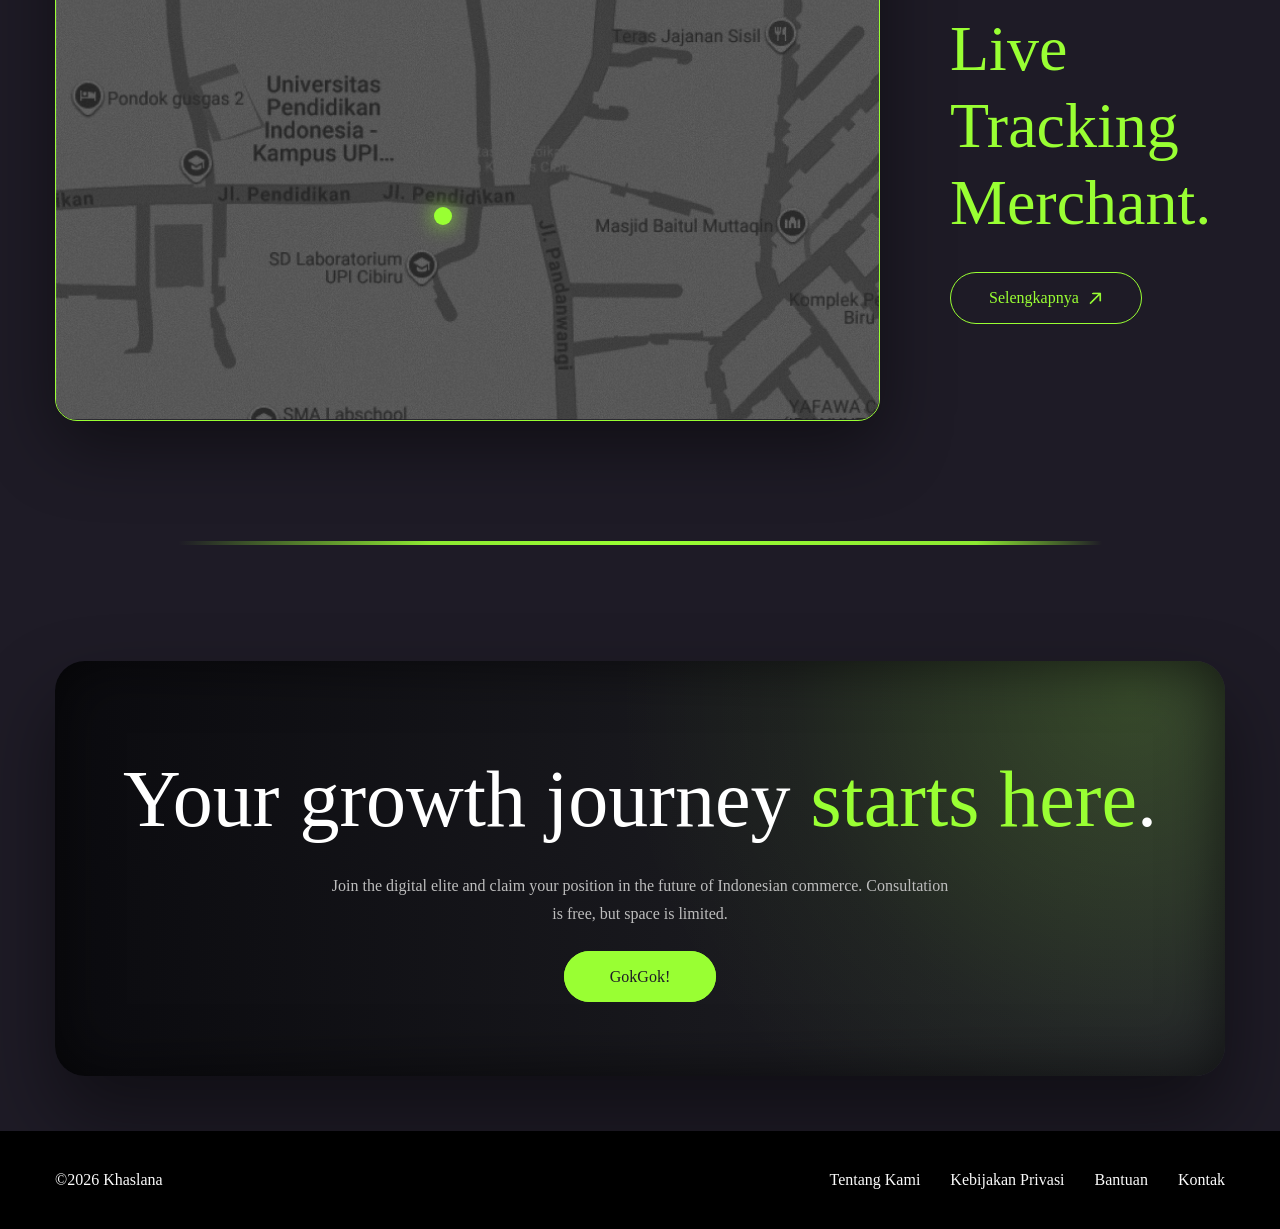
==== commit 6a54e988: "chore: merge" ====
--- a/src/pages/index.html
+++ b/src/pages/index.html
@@ -26,8 +26,8 @@
                 <li><a href="./index.html" class="navbar-active">Beranda</a></li>
                 <li><a href="./katalog/index.html">Katalog</a></li>
                 <li><a href="./komunitas/index.html">Komunitas</a></li>
-                <a href="#" class="btn-primary">
-                    GokGok!
+                <a href="./auth/register.html" class="btn-primary">
+                    Ayo Mulai
                 </a>
             </ul>
         </div>
@@ -48,8 +48,8 @@
             </p>
             <div class="separator"></div>
             <div class="hero-btn">
-                <a href="#" class="btn-primary">Ayo Bertani</a>
-                <a href="#" class="btn-secondary">Bercocok Tanam</a>
+                <a href="#" class="btn-primary">Gabung Sekarang</a>
+                <a href="#" class="btn-secondary">Tentang Kami</a>
             </div>
         </div>
         <div class="hero-right">
@@ -137,6 +137,34 @@
         </div>
     </section>
     <!-- umkm end -->
+
+    <!-- community start -->
+    <section class="community-section">
+        <div class="community-left">
+            <div class="tag">
+                <h3>Marketplace UMKM Indonesia</h3>
+            </div>
+
+            <h2>
+                Bergabung Dengan <i>Komunitas</i> Untuk Berbagi Informasi.
+            </h2>
+
+            <div class="hero-btn">
+                <a href="#" class="btn-primary">    Eksplor Disini
+                    <svg class="panah-svg"
+                    width="101" height="29" viewBox="0 0 101 29" fill="none" xmlns="http://www.w3.org/2000/svg">
+                    <path d="M8.41666 12.6251C7.64192 12.6251 7.01388 13.2531 7.01388 14.0278C7.01388 14.8026 7.64192 15.4306 8.41666 15.4306V14.0278V12.6251ZM93.5752 15.0197C94.1231 14.4719 94.1231 13.5837 93.5752 13.0359L84.648 4.1087C84.1002 3.56088 83.212 3.56088 82.6642 4.1087C82.1164 4.65651 82.1164 5.5447 82.6642 6.09252L90.5995 14.0278L82.6642 21.9631C82.1164 22.511 82.1164 23.3991 82.6642 23.947C83.212 24.4948 84.1002 24.4948 84.648 23.947L93.5752 15.0197ZM8.41666 14.0278V15.4306H92.5833V14.0278V12.6251H8.41666V14.0278Z" fill="#262626"/>
+                    </svg>
+                </a>
+            </div>
+        </div>
+
+        <div class="community-right">
+            <div class="community-img">
+                <img src="./../../assets/community-img.png" alt="Community Image">
+            </div>
+        </div>
+    </section>
 
     <!-- tracking start -->
      <section class="tracking-section">
--- a/src/styles/index.css
+++ b/src/styles/index.css
@@ -337,6 +337,60 @@
     flex: 1;
 }
 /* umkm end */
+
+/* community start */
+.community-section {
+    display: flex;
+    align-items: center;
+    justify-content: space-between;
+    width: 100%;
+    height: 120vh;
+    padding: 20px 55px;
+    gap: 30px;
+    overflow: hidden;
+}
+
+.community-left {
+    display: flex;
+    flex: 1;
+    position: relative;
+    flex-direction: column;
+    color: white;
+    gap: 15px;
+}
+
+.community-left h2 {
+    font-size: 45px;
+    font-weight: 500;
+}
+
+.community-left i {
+    color: #99FF33;
+}
+
+.community-right {
+    display: flex;
+    flex: 1;
+    position: relative;
+    z-index: 10;
+}
+
+.community-img {
+    position: relative;
+    width: 100%;
+    height: 100%;
+}
+
+.community-img img {
+    position: absolute;
+    width: 1000px;
+    top: 50%;
+    left: -200px;
+    z-index: 1;
+    transform: translateY(-50%);
+}
+
+/* community end */
 
 /* tracking start */
 .tracking-section {
@@ -795,6 +849,24 @@
         background-color: #99FF33;
         flex: 1;
     }
+
+    community-section {
+        padding: 20px 70px;
+    }
+
+    .community-left h2 {
+        font-size: 80px;
+        font-weight: 500;
+    }
+
+    .community-img img {
+        position: absolute;
+        width: 1370px;
+        top: 50%;
+        left: -200px;
+        z-index: 1;
+        transform: translateY(-50%);
+    }
 }
 
 @media (max-width: 1080px) {
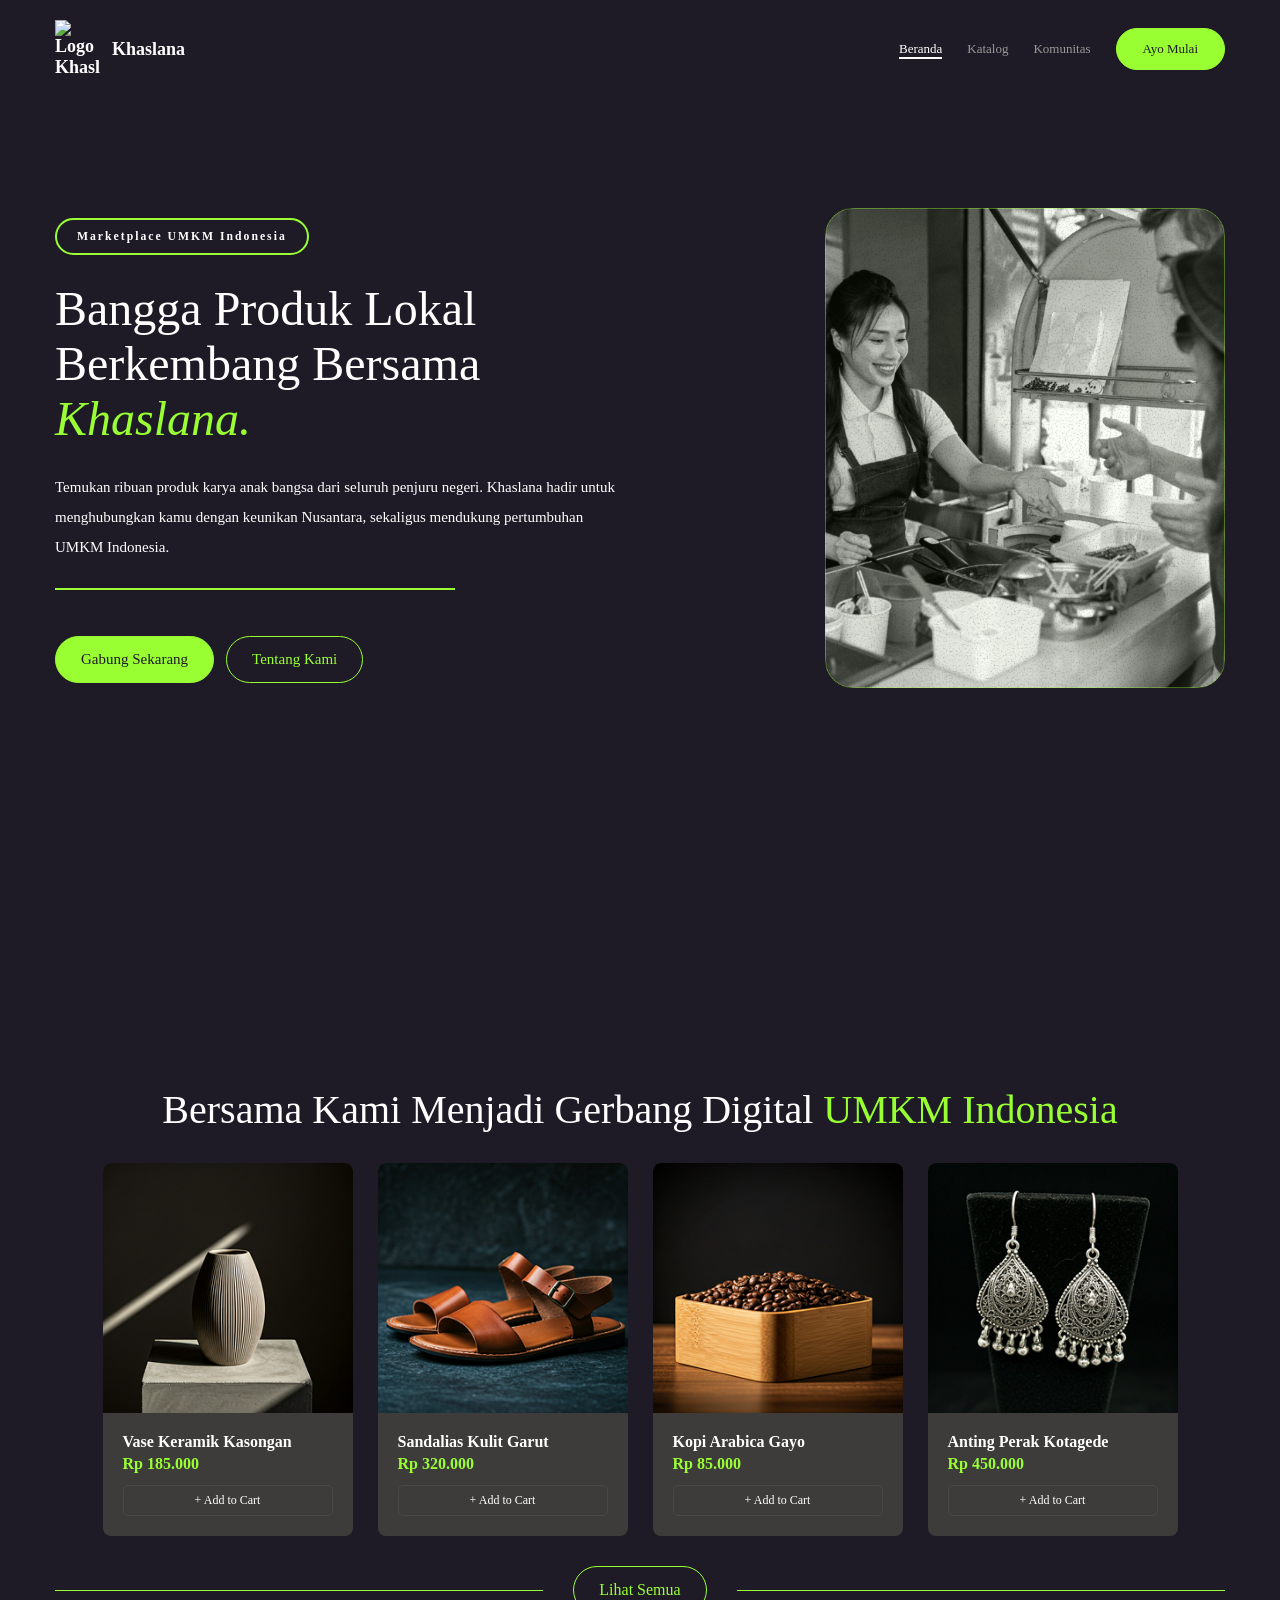
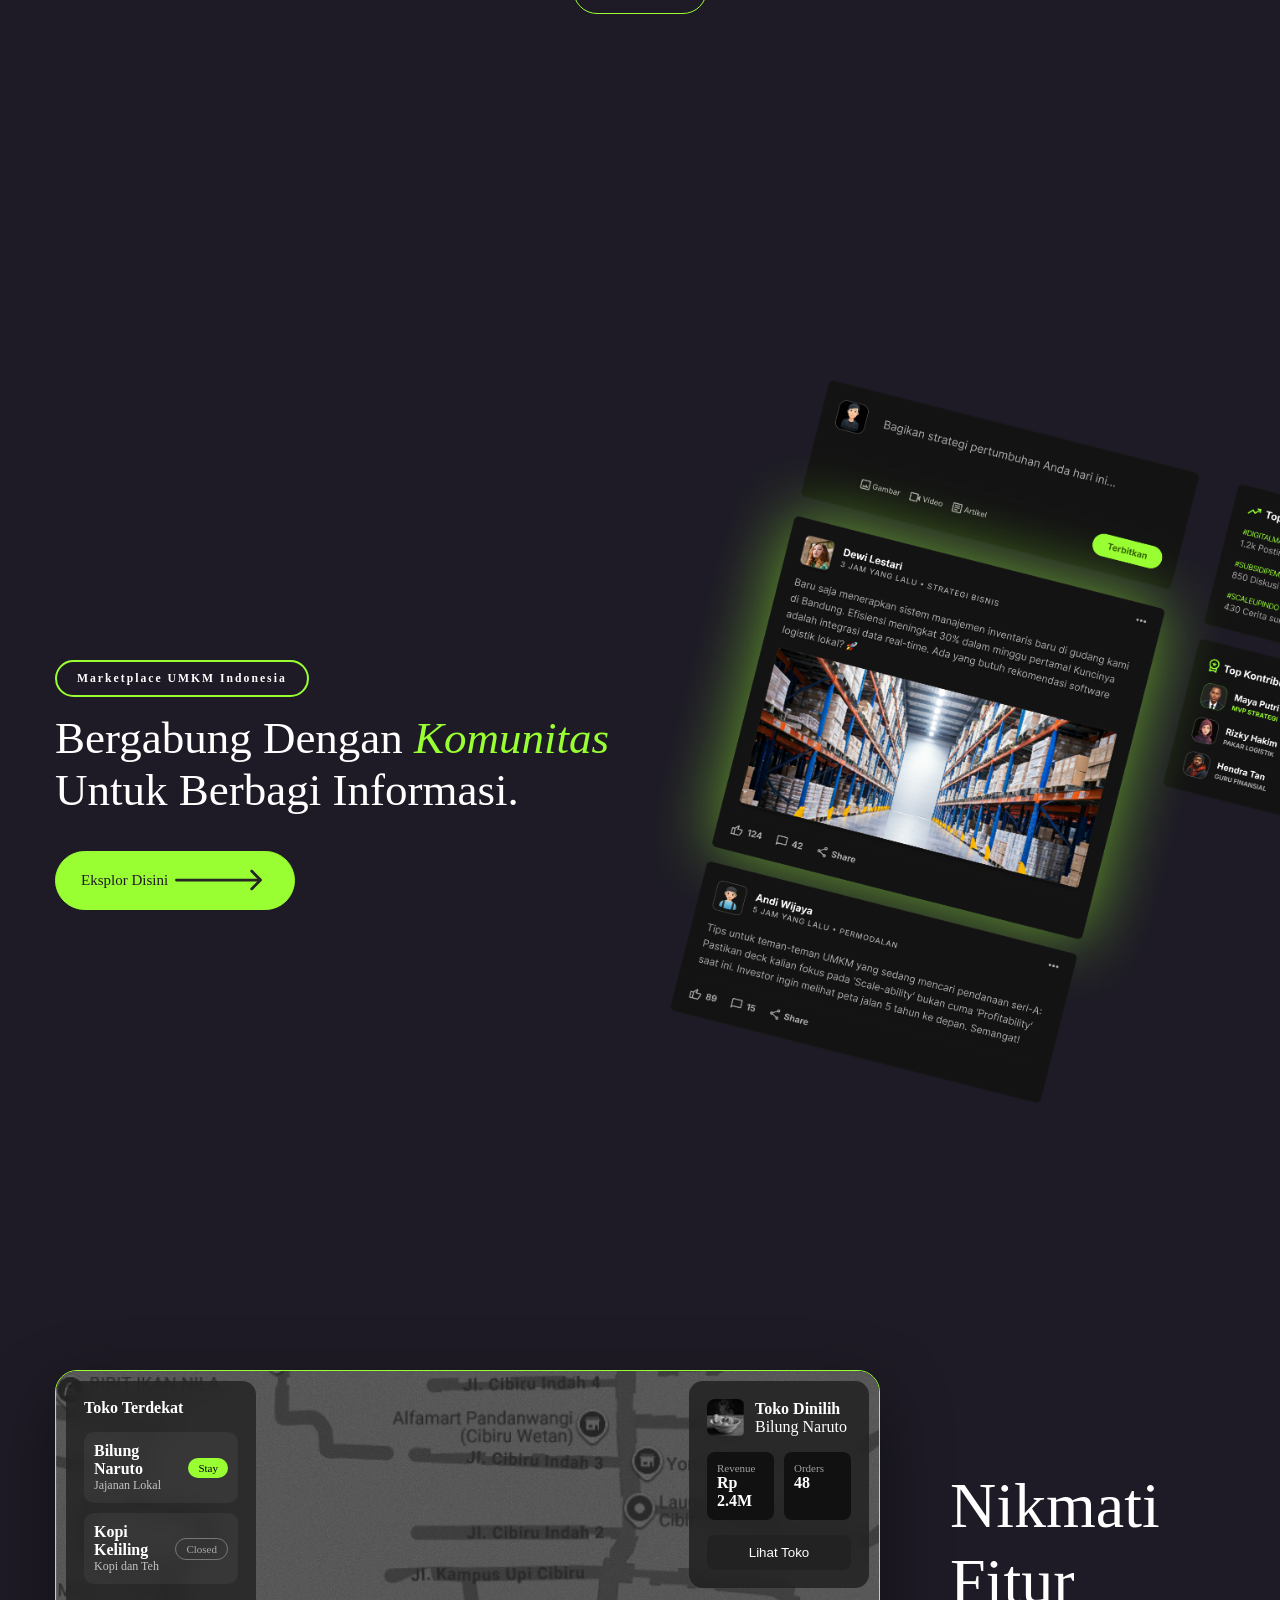
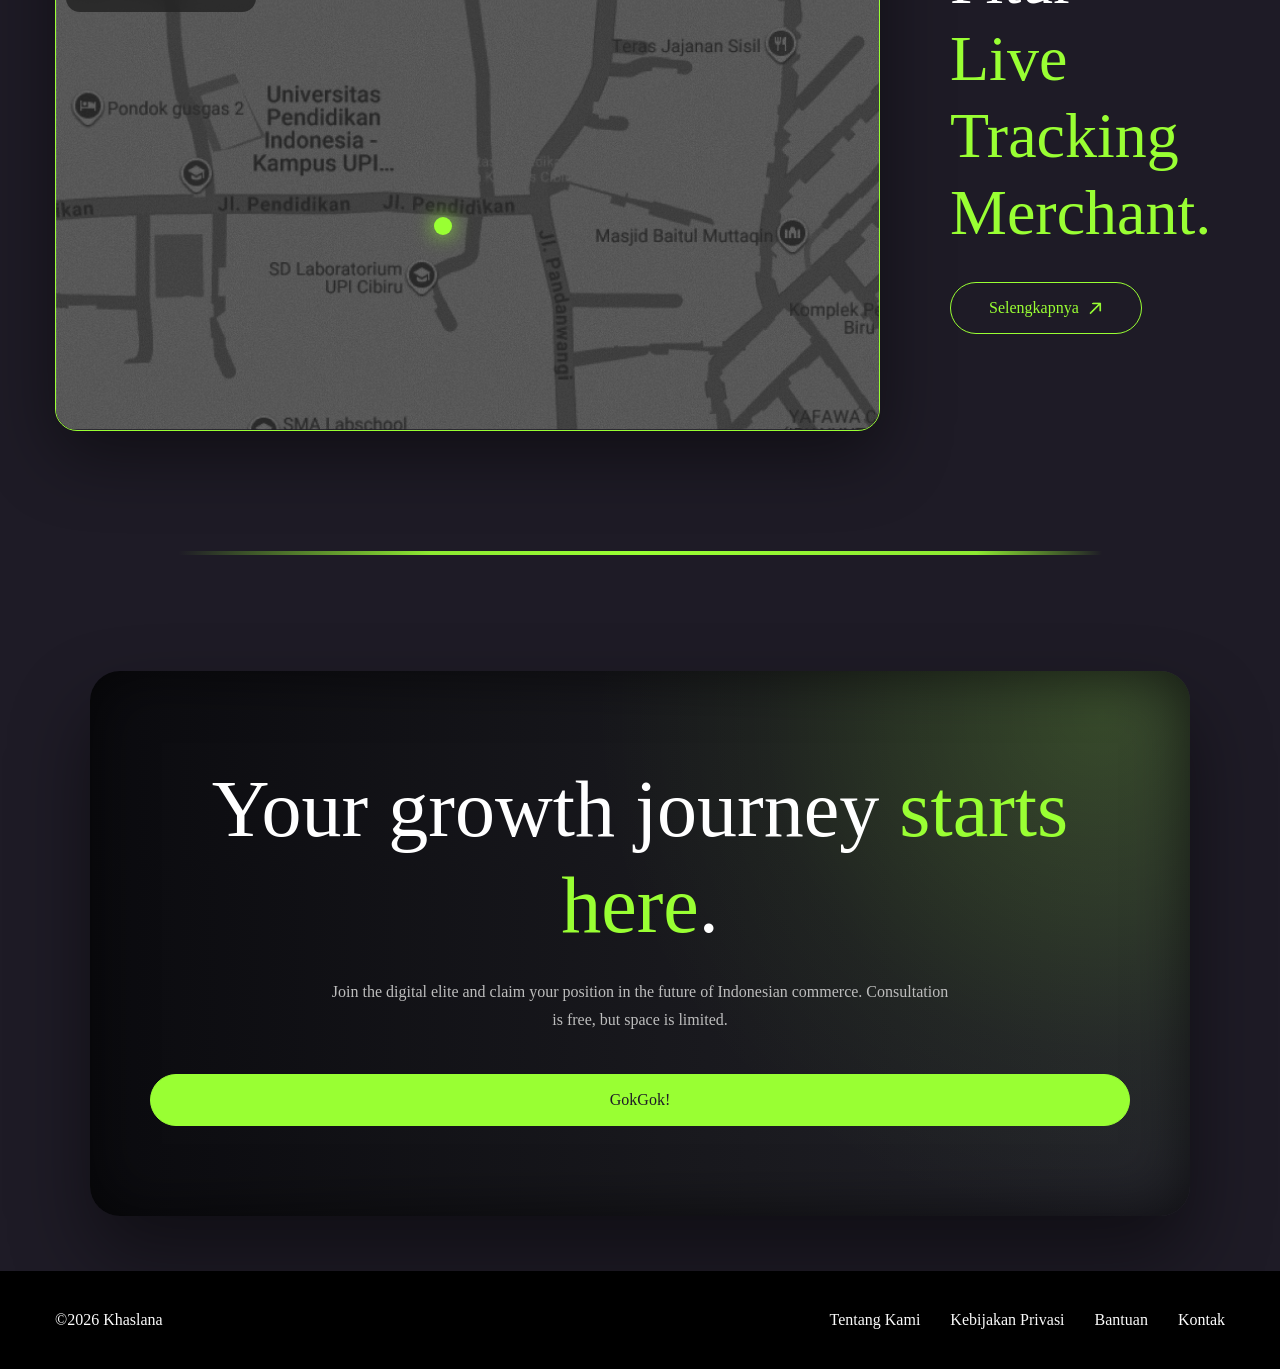
==== commit b69105d9: "style: fixed responsive design" ====
--- a/src/pages/index.html
+++ b/src/pages/index.html
@@ -37,7 +37,7 @@
     <!-- hero start -->
     <section class="hero-section">
         <div class="hero-left">
-            <div class="hero-tag">
+            <div class="tag">
                 <h3>Marketplace UMKM Indonesia</h3>
             </div>   
             <h1>
--- a/src/styles/index.css
+++ b/src/styles/index.css
@@ -3,11 +3,14 @@
 * {
     margin: 0;
     padding: 0;
-}
-
-body {
+    box-sizing: border-box;
+}
+
+html, body {
     background-color: #1E1B26;
     font-family: 'Google Sans';
+    overflow-x: hidden;
+    max-width: 100vw;
 }
 
 /* navbar start */
@@ -127,7 +130,8 @@
 /* hero start */
 .hero-section {
     display: flex;
-    height: 100vh;
+    min-height: 100vh;
+    height: auto;
     justify-content: space-between;
     align-items: center;
     padding: 0 55px;
@@ -138,6 +142,7 @@
     font-weight: 500;
     color: white;
     font-size: 48px;
+    width: 100%;
     max-width: 600px;
 }
 
@@ -156,20 +161,21 @@
     color: white;
     font-size: 15px;
     max-width: 570px;
+    width: 100%;
     line-height: 30px;
 }
 
 .hero-left .separator {
     background-color: #99FF33;
     height: 2px;
-    width: 400px;
+    width: min(400px, 100%);
 }
 
 .hero-tag h3 {
     font-weight: 300;
 }
 
-.hero-tag {
+.tag {
     color: white;
     font-weight: 200;
     font-size: 10px;
@@ -210,6 +216,9 @@
 
 /* btn style start */
 .btn-primary {
+    display: flex;
+    align-items: center;
+    justify-content: center;
     color: #1E1B26;
     background-color: #99FF33;
     border: 1px #99FF33 solid;
@@ -253,7 +262,8 @@
     flex-direction: column;
     align-items: center;
     justify-content: center;
-    height: 100vh;
+    min-height: 100vh;
+    height: auto;
     padding: 20px 55px;
     gap: 30px;
 }
@@ -344,7 +354,8 @@
     align-items: center;
     justify-content: space-between;
     width: 100%;
-    height: 120vh;
+    min-height: 130vh;
+    height: auto;
     padding: 20px 55px;
     gap: 30px;
     overflow: hidden;
@@ -738,7 +749,7 @@
         max-width: 700px;
     }
 
-    .hero-tag {
+    .tag {
         font-size: 13px;
         padding: 15px 25px;
     }
@@ -850,7 +861,7 @@
         flex: 1;
     }
 
-    community-section {
+    .community-section {
         padding: 20px 70px;
     }
 
@@ -979,7 +990,8 @@
     .hero-section {
         flex-direction: column;
         justify-content: start;
-        height: 120vh;
+        min-height: 100vh;
+        height: auto;
         padding: 100px 55px;
         gap: 50px;
     }
@@ -1018,6 +1030,10 @@
 }
 
 @media (max-width: 500px) {
+    .navbar {
+        padding: 20px 30px;
+    }
+
     .navbar-left {
         font-size: 18px;
     }
@@ -1025,9 +1041,20 @@
     .navbar-right ul {
         font-size: 13px;
     }
+
+    .hero-section {
+        padding: 100px 20px;
+    }
+
+    .hero-left {
+        flex-wrap: wrap;
+        flex: 0;
+    }
     
     .umkm-section {
-        height: 250vh;
+        min-height: 100vh;
+        height: auto;
+        padding: 20px 30px;
     }
 
     .umkm-cards {
@@ -1036,6 +1063,10 @@
         gap: 25px;
     }
 
+    .community-section {
+        padding: 20px 30px;;
+    }
+
     .tracking-section {
         padding: 80px 30px;
     }
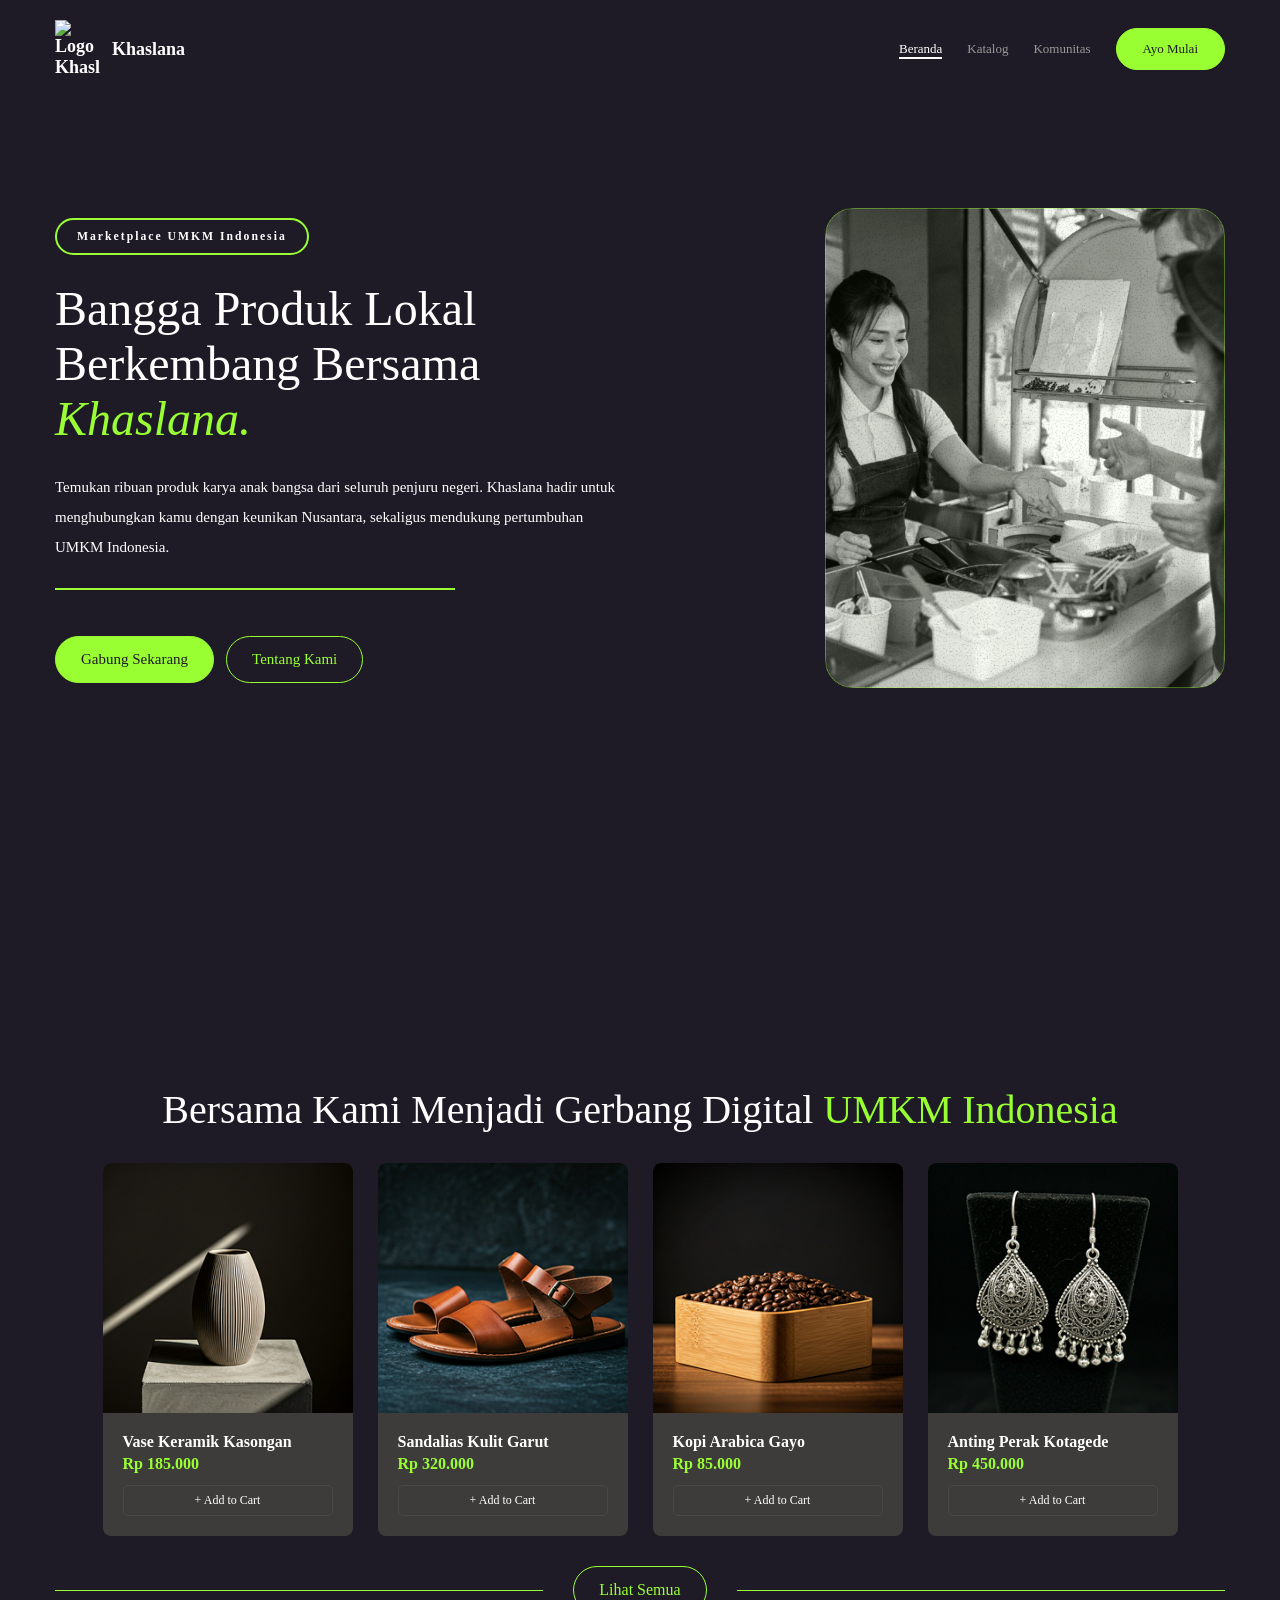
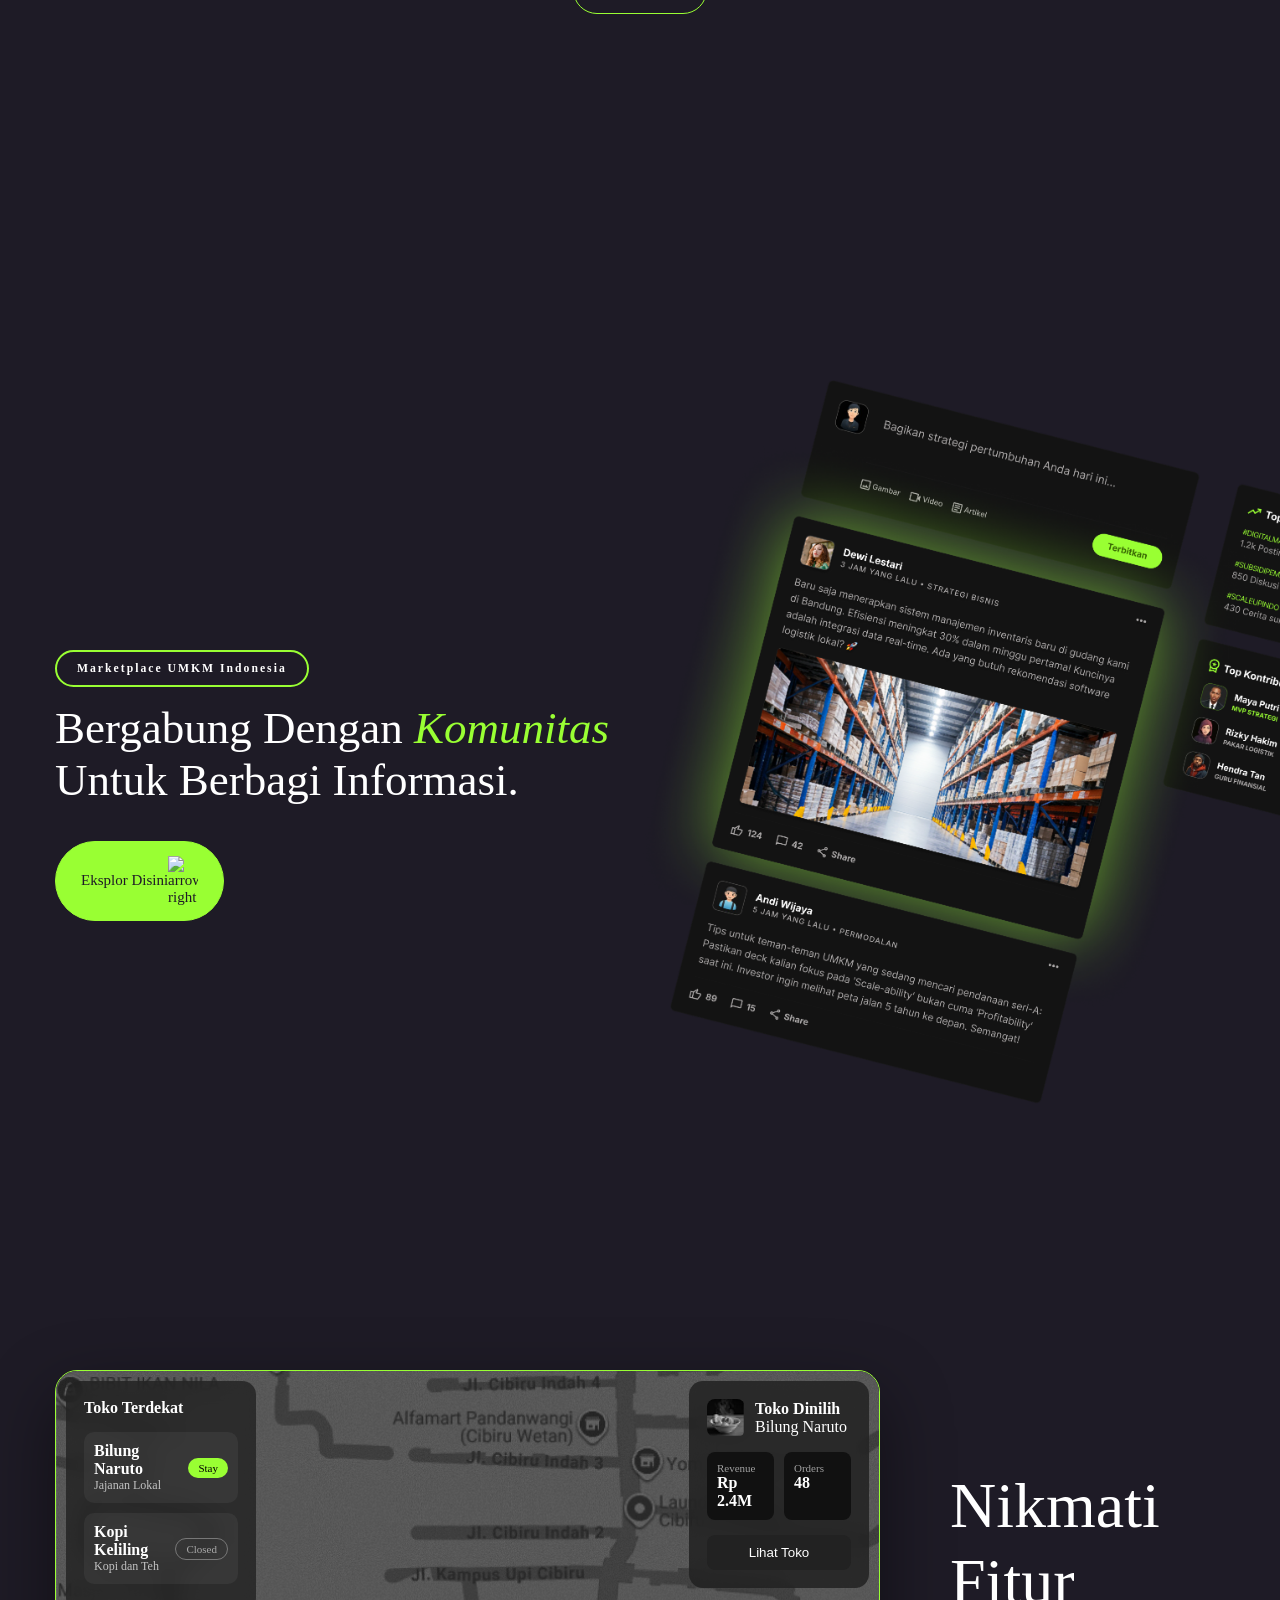
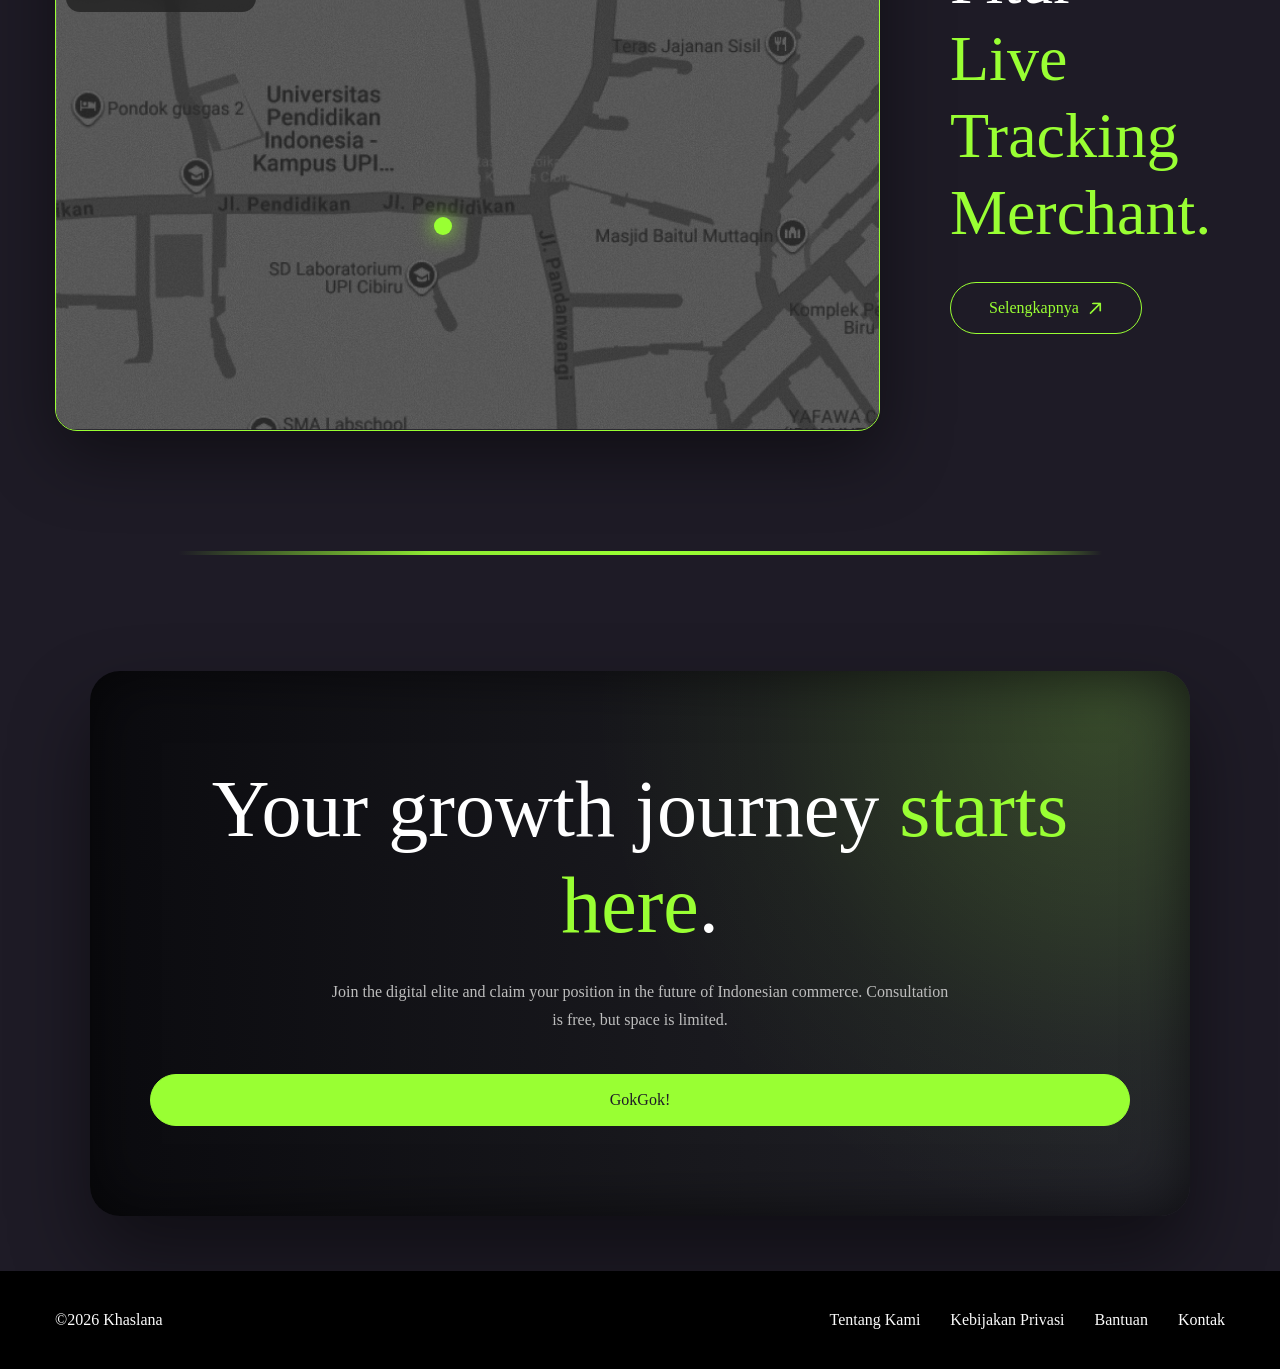
==== commit 74e77f1d: "fix: relative paths at prod" ====
--- a/src/pages/index.html
+++ b/src/pages/index.html
@@ -5,6 +5,7 @@
     <meta name="viewport" content="width=device-width, initial-scale=1.0">
     <link rel="shortcut icon" href="./../../assets/khaslana-logo-green.png" type="image/x-icon">
     <link rel="stylesheet" href="./../styles/index.css">
+    <base href="khaslana-uts">
     <title>Khaslana</title>
 </head>
 <body>
@@ -144,21 +145,15 @@
             <div class="tag">
                 <h3>Marketplace UMKM Indonesia</h3>
             </div>
-
             <h2>
                 Bergabung Dengan <i>Komunitas</i> Untuk Berbagi Informasi.
             </h2>
-
             <div class="hero-btn">
-                <a href="#" class="btn-primary">    Eksplor Disini
-                    <svg class="panah-svg"
-                    width="101" height="29" viewBox="0 0 101 29" fill="none" xmlns="http://www.w3.org/2000/svg">
-                    <path d="M8.41666 12.6251C7.64192 12.6251 7.01388 13.2531 7.01388 14.0278C7.01388 14.8026 7.64192 15.4306 8.41666 15.4306V14.0278V12.6251ZM93.5752 15.0197C94.1231 14.4719 94.1231 13.5837 93.5752 13.0359L84.648 4.1087C84.1002 3.56088 83.212 3.56088 82.6642 4.1087C82.1164 4.65651 82.1164 5.5447 82.6642 6.09252L90.5995 14.0278L82.6642 21.9631C82.1164 22.511 82.1164 23.3991 82.6642 23.947C83.212 24.4948 84.1002 24.4948 84.648 23.947L93.5752 15.0197ZM8.41666 14.0278V15.4306H92.5833V14.0278V12.6251H8.41666V14.0278Z" fill="#262626"/>
-                    </svg>
-                </a>
-            </div>
-        </div>
-
+                <a href="#" class="btn-primary community-link">Eksplor Disini
+                    <img src="./../../assets/right-arrow-dark.png" alt="arrow right" width="30px">
+                </a>
+            </div>
+        </div>
         <div class="community-right">
             <div class="community-img">
                 <img src="./../../assets/community-img.png" alt="Community Image">
